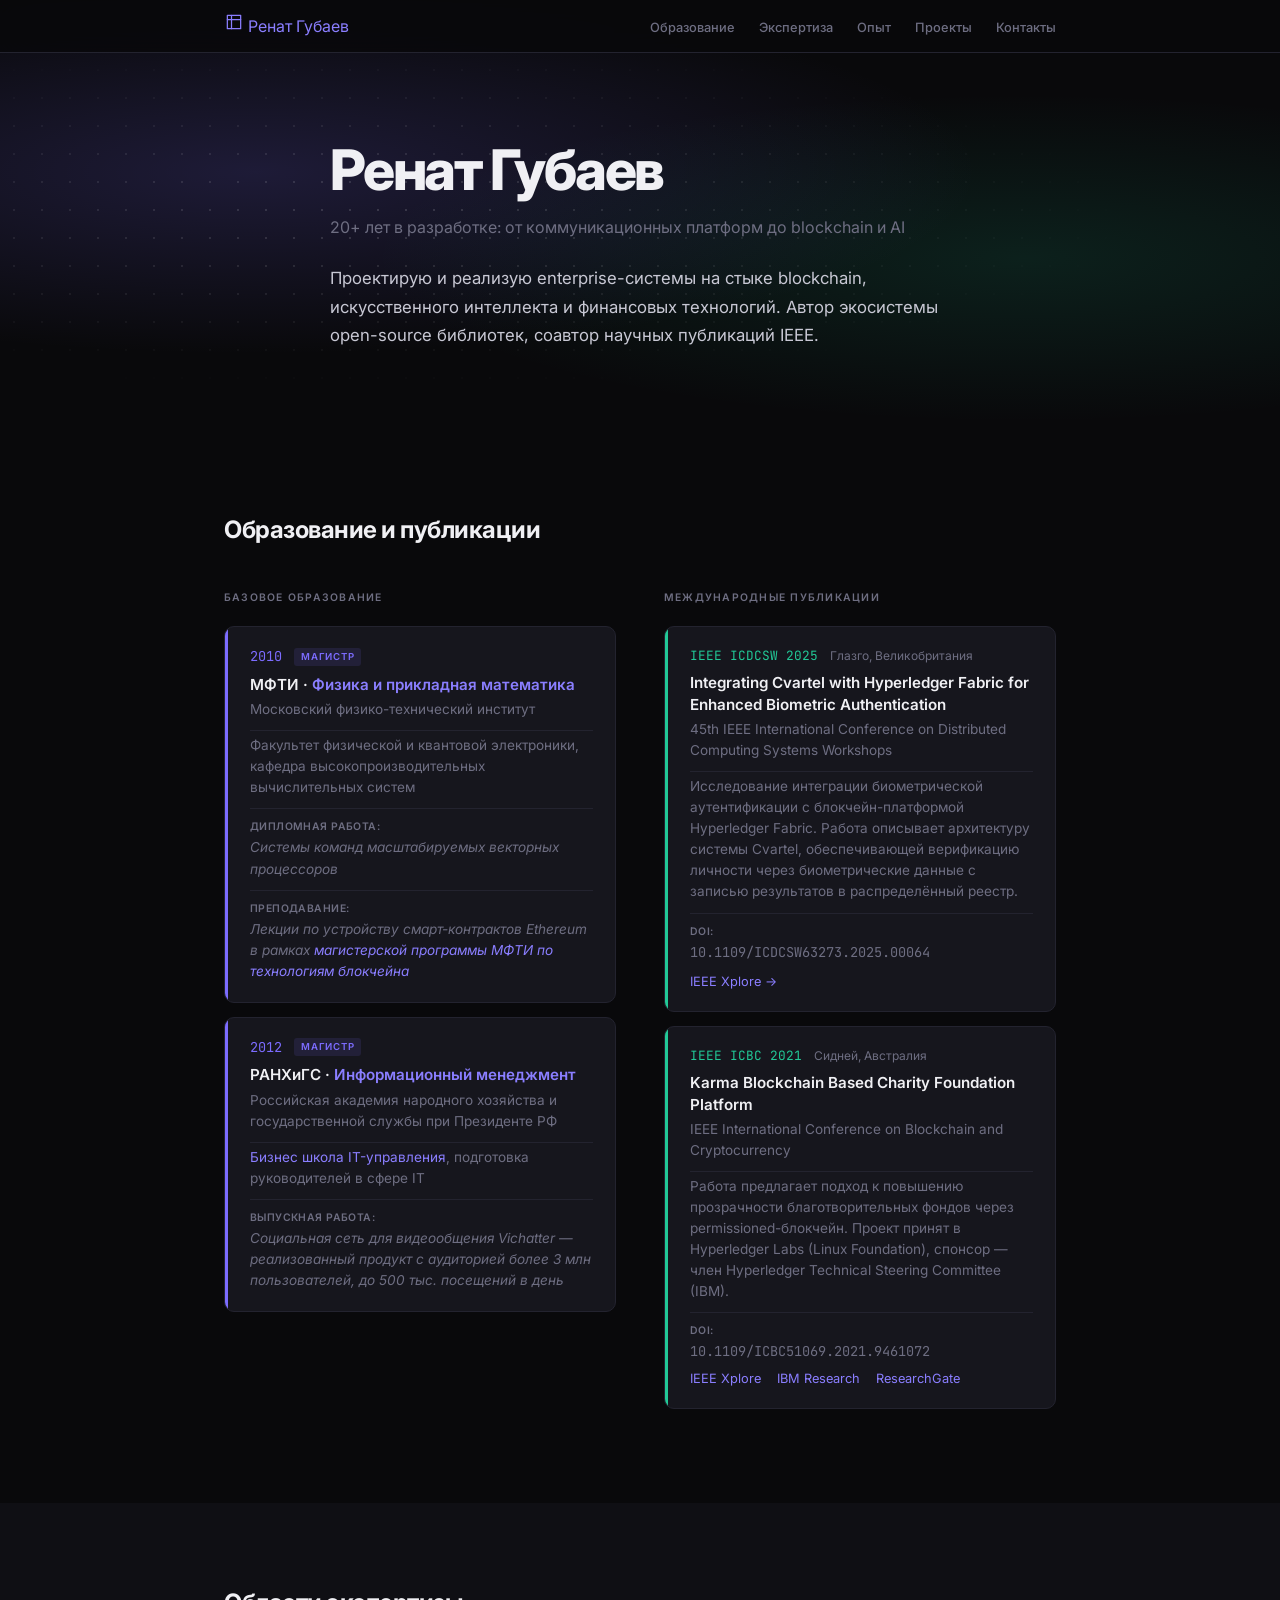
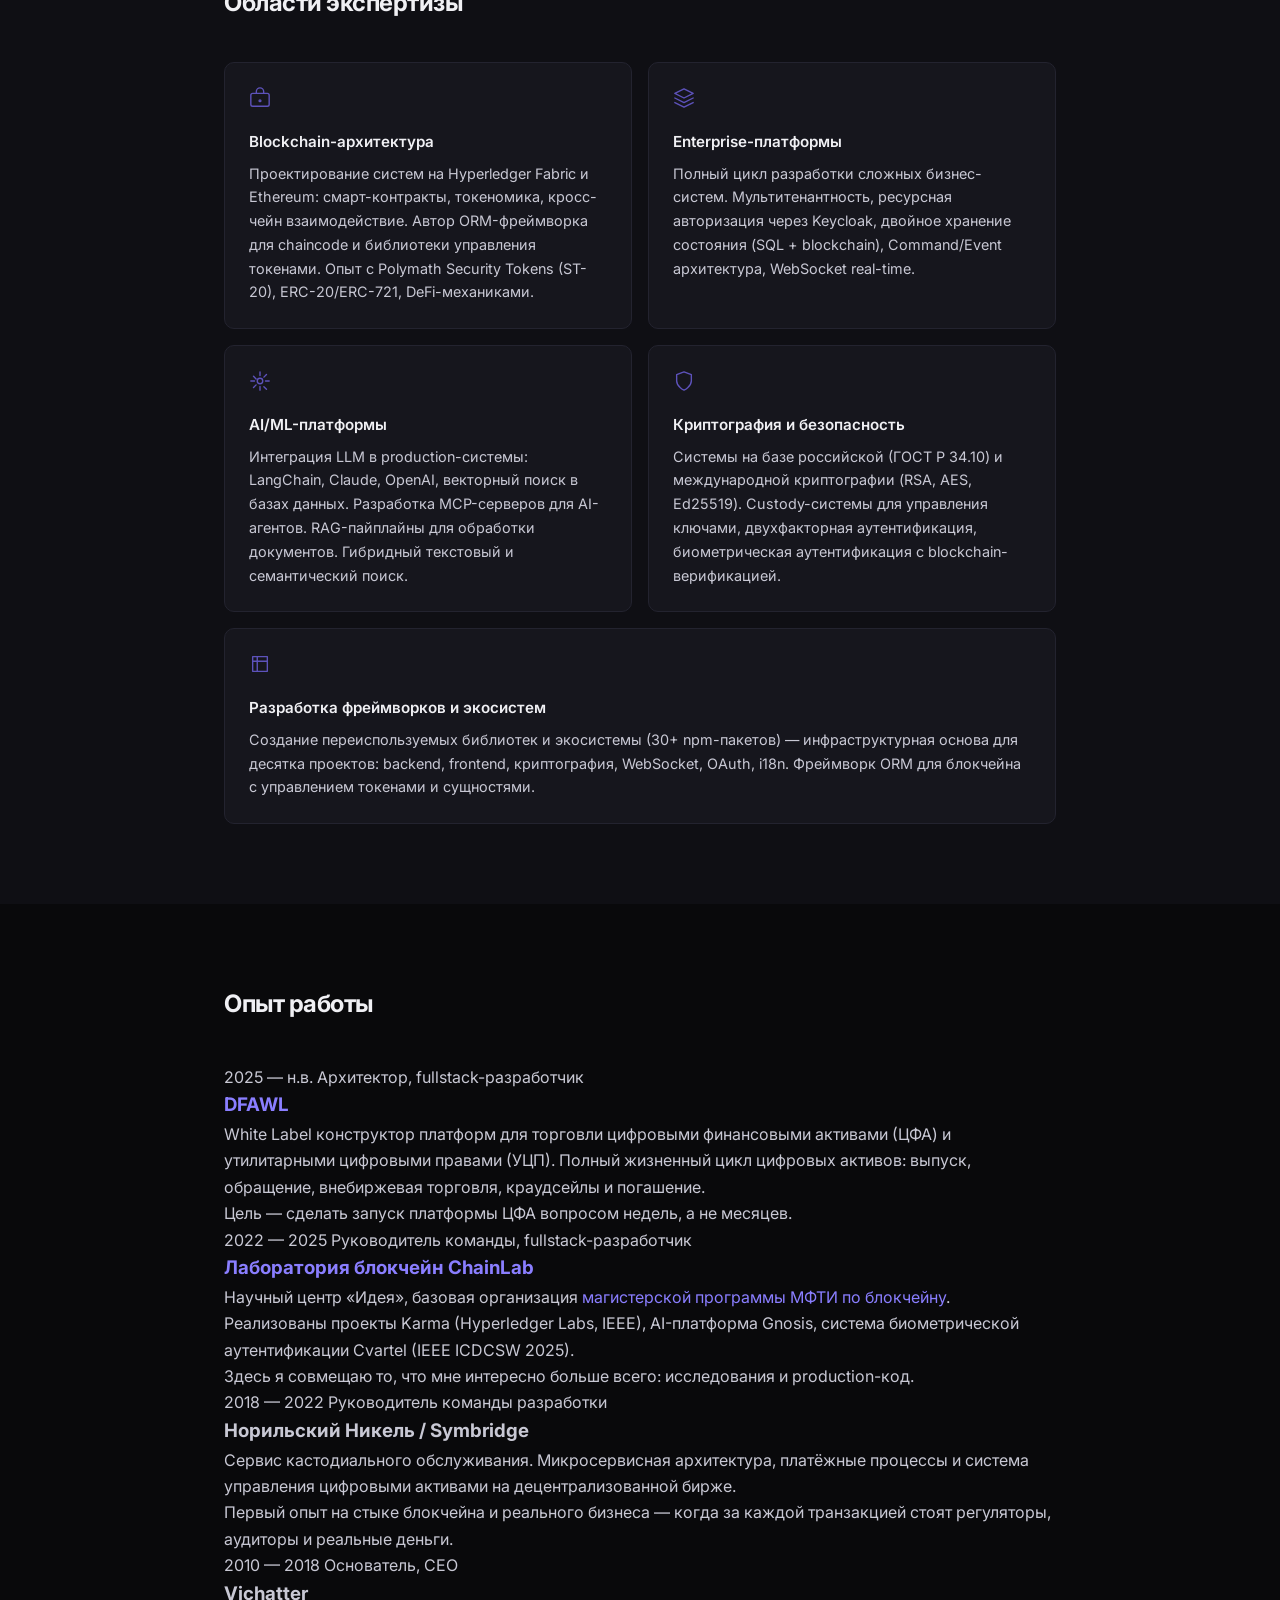
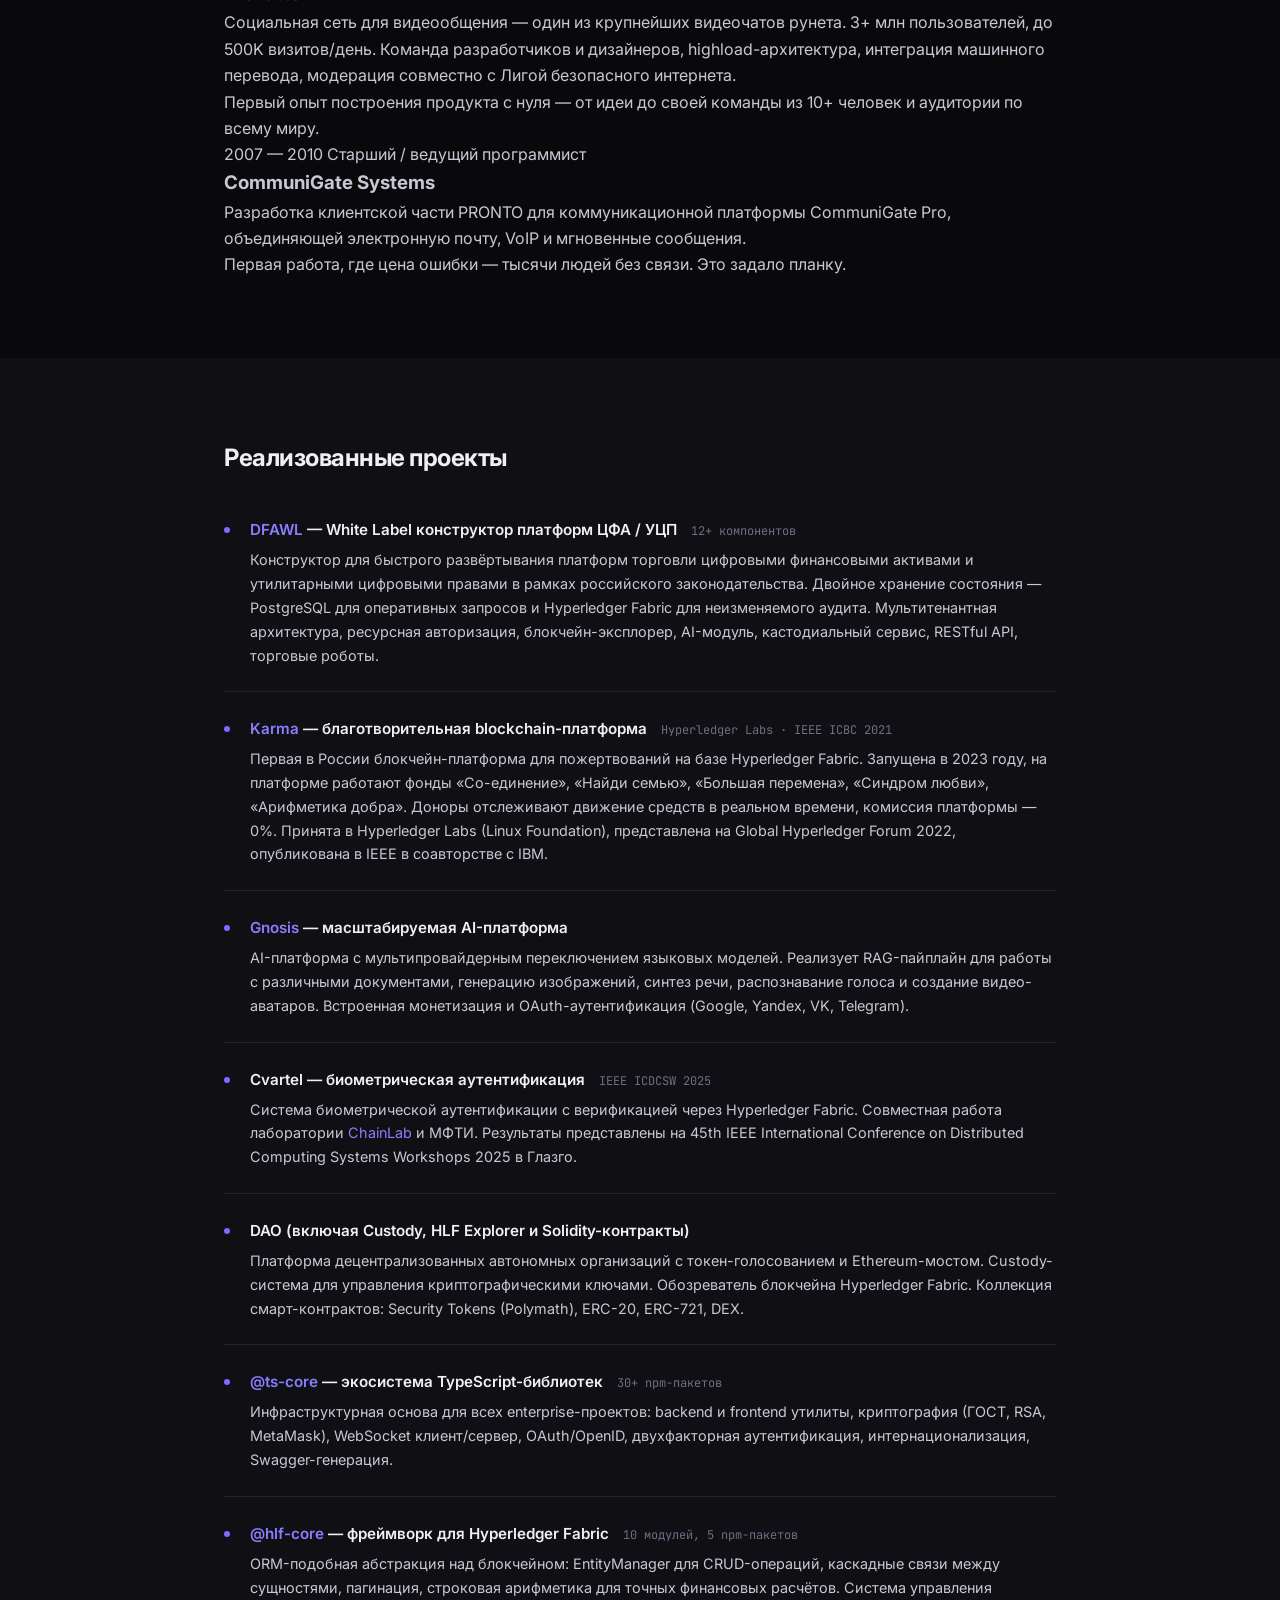
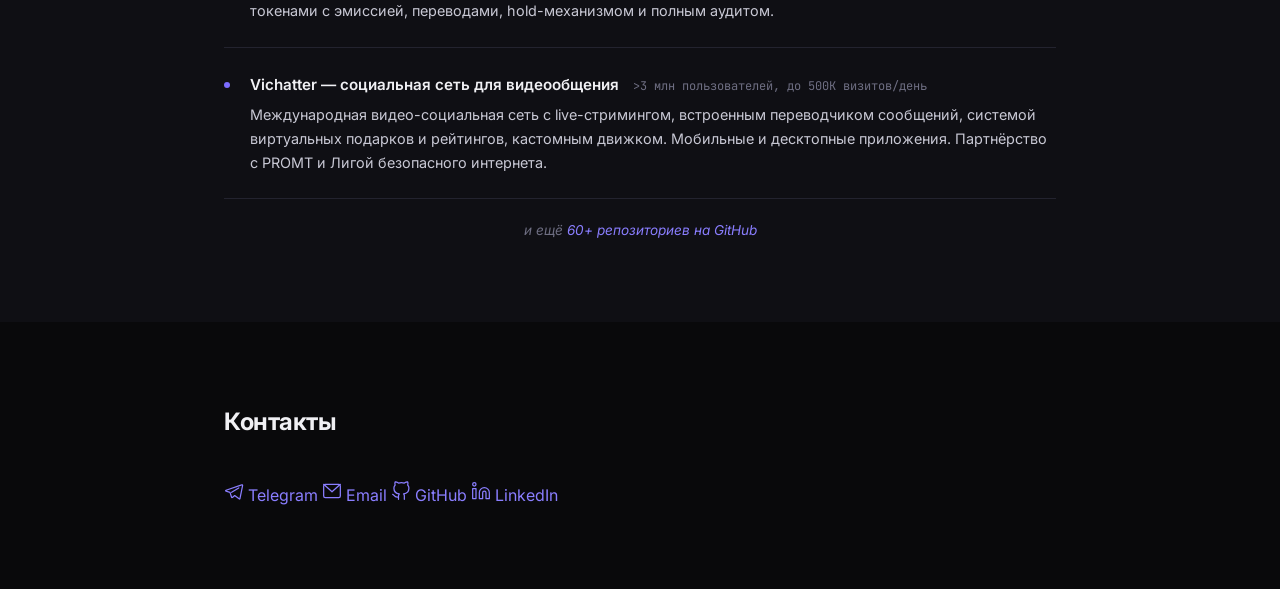
==== index.html @ bd9cb5aa "Добавлен метатег Google Search Console для верификации Co-Authored-By: Claude Opus 4.6 (1M context) " ====
<!doctype html>
<html lang="ru">
  <head>
    <meta charset="UTF-8" />
    <meta name="viewport" content="width=device-width, initial-scale=1.0" />
    <title>Ренат Губаев - fullstack-разработчик, blockchain-архитектор</title>
    <meta
      name="description"
      content="Ренат Губаев - fullstack-разработчик, blockchain-архитектор. МФТИ, РАНХиГС, публикации IEEE, open-source библиотеки."
    />

    <meta name="google-site-verification" content="nejTlyol4ntgnsvWBmmOYXZHYfpRieYmGeverqvincs" />

    <!-- Open Graph -->
    <meta property="og:type" content="website" />
    <meta property="og:title" content="Ренат Губаев - fullstack-разработчик, blockchain-архитектор" />
    <meta property="og:description" content="20+ лет в разработке: enterprise-системы на стыке blockchain, AI и финтеха. МФТИ, РАНХиГС, 2 публикации IEEE, 30+ npm-пакетов." />
    <meta property="og:locale" content="ru_RU" />

    <!-- Favicon -->
    <link rel="icon" href="data:image/svg+xml,%3Csvg xmlns='http://www.w3.org/2000/svg' viewBox='0 0 100 100'%3E%3Crect width='100' height='100' rx='16' fill='%237c6cff'/%3E%3Ctext x='50' y='54' font-family='system-ui,sans-serif' font-size='42' font-weight='700' fill='white' text-anchor='middle' dominant-baseline='central'%3E%D0%A0%D0%93%3C/text%3E%3C/svg%3E" />

    <link rel="preconnect" href="https://fonts.googleapis.com" />
    <link rel="preconnect" href="https://fonts.gstatic.com" crossorigin />
    <link rel="preload" href="style.css" as="style" />
    <link rel="stylesheet" href="style.css" />
    <link
      href="https://fonts.googleapis.com/css2?family=Inter:wght@300;400;500;600;700;800&family=JetBrains+Mono:wght@400;500&display=swap"
      rel="stylesheet"
      media="print"
      onload="this.media='all'"
    />
    <noscript><link href="https://fonts.googleapis.com/css2?family=Inter:wght@300;400;500;600;700;800&family=JetBrains+Mono:wght@400;500&display=swap" rel="stylesheet" /></noscript>

    <!-- JSON-LD -->
    <script type="application/ld+json">
    {
      "@context": "https://schema.org",
      "@type": "Person",
      "name": "Ренат Губаев",
      "jobTitle": "Fullstack-разработчик, blockchain-архитектор",
      "url": "https://renatgubaev.ru",
      "sameAs": [
        "https://github.com/ManhattanDoctor",
        "https://ru.linkedin.com/in/renat-gubaev-a50349154",
        "https://t.me/renatgubaev",
        "https://www.npmjs.com/~renatg"
      ],
      "alumniOf": [
        {
          "@type": "CollegeOrUniversity",
          "name": "МФТИ (Московский физико-технический институт)"
        },
        {
          "@type": "CollegeOrUniversity",
          "name": "РАНХиГС (Бизнес школа IT-управления)"
        }
      ],
      "knowsAbout": ["Blockchain", "Hyperledger Fabric", "Ethereum", "TypeScript", "AI/ML", "Cryptography"],
      "description": "20+ лет в разработке: enterprise-системы на стыке blockchain, AI и финтеха. Автор 30+ npm-пакетов, соавтор 2 публикаций IEEE."
    }
    </script>
  </head>
  <body>
    <nav class="nav" id="nav" aria-label="Главная навигация">
      <div class="nav__container">
        <a href="#top" class="nav__brand" title="Ренат Губаев">
          <svg class="nav__icon" viewBox="0 0 24 24" width="20" height="20" fill="none" stroke="currentColor" stroke-width="1.5" stroke-linecap="round" stroke-linejoin="round">
            <path d="M4 4h16v16H4z"/>
            <path d="M4 9h16"/>
            <path d="M9 4v16"/>
          </svg>
          <span>Ренат Губаев</span>
        </a>
        <button class="nav__toggle" id="navToggle" aria-label="Открыть меню" aria-expanded="false">
          <span></span><span></span><span></span>
        </button>
        <ul class="nav__menu" id="navMenu">
          <li><a href="#academic">Образование</a></li>
          <li><a href="#expertise">Экспертиза</a></li>
          <li><a href="#experience">Опыт</a></li>
          <li><a href="#projects">Проекты</a></li>
          <li><a href="#contact">Контакты</a></li>
        </ul>
      </div>
    </nav>

    <main>
    <!-- Header -->
    <header class="header" id="top">
      <div class="header__bg"></div>
      <div class="container">
        <div class="header__content fade-in">
          <h1>Ренат Губаев</h1>
          <p class="header__role">
            20+ лет в разработке: от коммуникационных платформ до blockchain и
            AI
          </p>
          <p class="header__summary">
            Проектирую и реализую enterprise-системы на стыке blockchain,
            искусственного интеллекта и финансовых технологий. Автор экосистемы
            open-source библиотек, соавтор научных публикаций IEEE.
          </p>
        </div>
      </div>
    </header>

    <!-- Education & Publications -->
    <section class="section" id="academic" aria-label="Образование и публикации">
      <div class="container">
        <h2 class="section__title">Образование и публикации</h2>
        <div class="two-col fade-in">
          <div>
            <h3 class="label">Базовое образование</h3>

            <div class="card">
              <div class="card__accent"></div>
              <div class="card__body">
                <div class="card__top">
                  <span class="card__year">2010</span>
                  <span class="card__degree">Магистр</span>
                </div>
                <h4>
                  МФТИ &middot;
                  <a
                    href="https://ru.wikipedia.org/wiki/Московский_физико-технический_институт#факультет_физической_и_квантовой_электроники_(ФФКЭ)"
                    target="_blank"
                    rel="noopener"
                    >Физика и прикладная математика</a
                  >
                </h4>
                <p class="card__sub card__sub--divider">
                  Московский физико-технический институт
                </p>
                <p class="card__sub">
                  Факультет физической и квантовой электроники, кафедра
                  высокопроизводительных вычислительных систем
                </p>
                <p class="card__thesis">
                  <span class="card__thesis-label">Дипломная работа:</span>
                  Системы команд масштабируемых векторных процессоров
                </p>
                <p class="card__thesis">
                  <span class="card__thesis-label">Преподавание:</span> Лекции
                  по устройству смарт-контрактов Ethereum в рамках
                  <a
                    href="https://blockchain.mipt.ru"
                    target="_blank"
                    rel="noopener"
                    >магистерской программы МФТИ по технологиям блокчейна</a
                  >
                </p>
              </div>
            </div>

            <div class="card">
              <div class="card__accent"></div>
              <div class="card__body">
                <div class="card__top">
                  <span class="card__year">2012</span>
                  <span class="card__degree">Магистр</span>
                </div>
                <h4>
                  РАНХиГС &middot;
                  <a
                    href="https://mbacio.ru/msc-it"
                    target="_blank"
                    rel="noopener"
                    >Информационный менеджмент</a
                  >
                </h4>
                <p class="card__sub card__sub--divider">
                  Российская академия народного хозяйства и государственной
                  службы при Президенте РФ
                </p>
                <p class="card__sub">
                  <a href="https://mbacio.ru" target="_blank" rel="noopener"
                    >Бизнес школа IT-управления</a
                  >, подготовка руководителей в сфере IT
                </p>
                <p class="card__thesis">
                  <span class="card__thesis-label">Выпускная работа:</span>
                  Социальная сеть для видеообщения Vichatter&nbsp;&mdash;
                  реализованный продукт с аудиторией более 3&nbsp;млн
                  пользователей, до 500&nbsp;тыс. посещений в день
                </p>
              </div>
            </div>
          </div>

          <div>
            <h3 class="label">Международные публикации</h3>

            <div class="card">
              <div class="card__accent card__accent--pub"></div>
              <div class="card__body">
                <div class="card__top">
                  <span class="card__venue">IEEE ICDCSW 2025</span>
                  <span class="card__location">Глазго, Великобритания</span>
                </div>
                <h4>
                  Integrating Cvartel with Hyperledger Fabric for Enhanced
                  Biometric Authentication
                </h4>
                <p class="card__sub card__sub--divider">
                  45th IEEE International Conference on Distributed Computing
                  Systems Workshops
                </p>
                <p class="card__sub">
                  Исследование интеграции биометрической аутентификации с
                  блокчейн-платформой Hyperledger Fabric. Работа описывает
                  архитектуру системы Cvartel, обеспечивающей верификацию
                  личности через биометрические данные с записью результатов в
                  распределённый реестр.
                </p>
                <p class="card__thesis">
                  <span class="card__thesis-label">DOI:</span>
                  <span style="font-family: var(--mono); font-style: normal"
                    >10.1109/ICDCSW63273.2025.00064</span
                  >
                </p>
                <a
                  href="https://ieeexplore.ieee.org/document/11262628"
                  class="card__link"
                  target="_blank"
                  rel="noopener"
                  >IEEE Xplore &rarr;</a
                >
              </div>
            </div>

            <div class="card">
              <div class="card__accent card__accent--pub"></div>
              <div class="card__body">
                <div class="card__top">
                  <span class="card__venue">IEEE ICBC 2021</span>
                  <span class="card__location">Сидней, Австралия</span>
                </div>
                <h4>Karma Blockchain Based Charity Foundation Platform</h4>
                <p class="card__sub card__sub--divider">
                  IEEE International Conference on Blockchain and Cryptocurrency
                </p>
                <p class="card__sub">
                  Работа предлагает подход к повышению прозрачности
                  благотворительных фондов через permissioned-блокчейн. Проект
                  принят в Hyperledger Labs (Linux Foundation),
                  спонсор&nbsp;&mdash; член Hyperledger Technical Steering
                  Committee (IBM).
                </p>
                <p class="card__thesis">
                  <span class="card__thesis-label">DOI:</span>
                  <span style="font-family: var(--mono); font-style: normal"
                    >10.1109/ICBC51069.2021.9461072</span
                  >
                </p>
                <div class="card__links">
                  <a
                    href="https://ieeexplore.ieee.org/document/9461072/"
                    target="_blank"
                    rel="noopener"
                    >IEEE Xplore</a
                  >
                  <a
                    href="https://research.ibm.com/publications/karma-blockchain-based-charity-foundation-platform"
                    target="_blank"
                    rel="noopener"
                    >IBM Research</a
                  >
                  <a
                    href="https://www.researchgate.net/publication/352724815"
                    target="_blank"
                    rel="noopener"
                    >ResearchGate</a
                  >
                </div>
              </div>
            </div>
          </div>
        </div>
      </div>
    </section>

    <!-- Expertise -->
    <section class="section section--alt" id="expertise" aria-label="Области экспертизы">
      <div class="container">
        <h2 class="section__title">Области экспертизы</h2>

        <div class="expertise__grid fade-in">
          <div class="exp-card">
            <svg
              class="exp-card__icon"
              viewBox="0 0 24 24"
              width="22"
              height="22"
              fill="none"
              stroke="currentColor"
              stroke-width="1.5"
              stroke-linecap="round"
              stroke-linejoin="round"
            >
              <rect x="2" y="7" width="20" height="14" rx="2" />
              <path d="M16 7V5a4 4 0 00-8 0v2" />
              <circle cx="12" cy="15" r="1" />
            </svg>
            <h3>Blockchain-архитектура</h3>
            <p>
              Проектирование систем на Hyperledger Fabric и Ethereum:
              смарт-контракты, токеномика, кросс-чейн взаимодействие. Автор
              ORM-фреймворка для chaincode и библиотеки управления токенами.
              Опыт с Polymath Security Tokens (ST-20), ERC-20/ERC-721,
              DeFi-механиками.
            </p>
          </div>

          <div class="exp-card">
            <svg
              class="exp-card__icon"
              viewBox="0 0 24 24"
              width="22"
              height="22"
              fill="none"
              stroke="currentColor"
              stroke-width="1.5"
              stroke-linecap="round"
              stroke-linejoin="round"
            >
              <path d="M12 2L2 7l10 5 10-5-10-5z" />
              <path d="M2 17l10 5 10-5" />
              <path d="M2 12l10 5 10-5" />
            </svg>
            <h3>Enterprise-платформы</h3>
            <p>
              Полный цикл разработки сложных бизнес-систем. Мультитенантность,
              ресурсная авторизация через Keycloak, двойное хранение состояния
              (SQL&nbsp;+&nbsp;blockchain), Command/Event архитектура, WebSocket
              real-time.
            </p>
          </div>

          <div class="exp-card">
            <svg
              class="exp-card__icon"
              viewBox="0 0 24 24"
              width="22"
              height="22"
              fill="none"
              stroke="currentColor"
              stroke-width="1.5"
              stroke-linecap="round"
              stroke-linejoin="round"
            >
              <circle cx="12" cy="12" r="3" />
              <path
                d="M12 2v4m0 12v4m-7.07-15.07l2.83 2.83m8.48 8.48l2.83 2.83M2 12h4m12 0h4M4.93 19.07l2.83-2.83m8.48-8.48l2.83-2.83"
              />
            </svg>
            <h3>AI/ML-платформы</h3>
            <p>
              Интеграция LLM в production-системы: LangChain, Claude, OpenAI,
              векторный поиск в базах данных. Разработка MCP-серверов для
              AI-агентов. RAG-пайплайны для обработки документов. Гибридный
              текстовый и семантический поиск.
            </p>
          </div>

          <div class="exp-card">
            <svg
              class="exp-card__icon"
              viewBox="0 0 24 24"
              width="22"
              height="22"
              fill="none"
              stroke="currentColor"
              stroke-width="1.5"
              stroke-linecap="round"
              stroke-linejoin="round"
            >
              <path d="M12 22s8-4 8-10V5l-8-3-8 3v7c0 6 8 10 8 10z" />
            </svg>
            <h3>Криптография и безопасность</h3>
            <p>
              Системы на базе российской (ГОСТ&nbsp;Р&nbsp;34.10) и
              международной криптографии (RSA, AES, Ed25519). Custody-системы
              для управления ключами, двухфакторная аутентификация,
              биометрическая аутентификация с blockchain-верификацией.
            </p>
          </div>

          <div class="exp-card">
            <svg
              class="exp-card__icon"
              viewBox="0 0 24 24"
              width="22"
              height="22"
              fill="none"
              stroke="currentColor"
              stroke-width="1.5"
              stroke-linecap="round"
              stroke-linejoin="round"
            >
              <path d="M4 4h16v16H4z" />
              <path d="M4 9h16" />
              <path d="M9 4v16" />
            </svg>
            <h3>Разработка фреймворков и экосистем</h3>
            <p>
              Создание переиспользуемых библиотек и экосистемы (30+
              npm-пакетов)&nbsp;&mdash; инфраструктурная основа для десятка
              проектов: backend, frontend, криптография, WebSocket, OAuth, i18n.
              Фреймворк ORM для блокчейна с управлением токенами и сущностями.
            </p>
          </div>
        </div>
      </div>
    </section>

    <!-- Experience -->
    <section class="section" id="experience" aria-label="Опыт работы">
      <div class="container">
        <h2 class="section__title">Опыт работы</h2>

        <div class="timeline fade-in">
          <div class="timeline__item">
            <div class="timeline__dot"></div>
            <div class="timeline__card">
              <div class="timeline__head">
                <span class="timeline__period">2025 &mdash; н.в.</span>
                <span class="timeline__role">Архитектор, fullstack-разработчик</span>
              </div>
              <h3><a href="https://dfawl.ru" target="_blank" rel="noopener">DFAWL</a></h3>
              <p>
                White Label конструктор платформ для торговли цифровыми финансовыми
                активами (ЦФА) и утилитарными цифровыми правами (УЦП). Полный жизненный
                цикл цифровых активов: выпуск, обращение, внебиржевая торговля, краудсейлы
                и погашение.
              </p>
              <p class="timeline__voice">Цель&nbsp;&mdash; сделать запуск платформы ЦФА вопросом недель, а не месяцев.</p>
            </div>
          </div>

          <div class="timeline__item">
            <div class="timeline__dot"></div>
            <div class="timeline__card">
              <div class="timeline__head">
                <span class="timeline__period">2022 &mdash; 2025</span>
                <span class="timeline__role">Руководитель команды, fullstack-разработчик</span>
              </div>
              <h3><a href="https://chainlab.ru" target="_blank" rel="noopener">Лаборатория блокчейн ChainLab</a></h3>
              <p>
                Научный центр &laquo;Идея&raquo;, базовая организация
                <a href="https://blockchain.mipt.ru" target="_blank" rel="noopener">магистерской программы МФТИ по блокчейну</a>.
                Реализованы проекты Karma (Hyperledger Labs, IEEE), AI-платформа
                Gnosis, система биометрической аутентификации Cvartel (IEEE ICDCSW 2025).
              </p>
              <p class="timeline__voice">Здесь я совмещаю то, что мне интересно больше всего: исследования и production-код.</p>
            </div>
          </div>

          <div class="timeline__item">
            <div class="timeline__dot"></div>
            <div class="timeline__card">
              <div class="timeline__head">
                <span class="timeline__period">2018 &mdash; 2022</span>
                <span class="timeline__role">Руководитель команды разработки</span>
              </div>
              <h3>Норильский Никель / Symbridge</h3>
              <p>
                Сервис кастодиального обслуживания. Микросервисная архитектура,
                платёжные процессы и система управления цифровыми активами на
                децентрализованной бирже.
              </p>
              <p class="timeline__voice">Первый опыт на стыке блокчейна и реального бизнеса&nbsp;&mdash; когда за каждой транзакцией стоят регуляторы, аудиторы и реальные деньги.</p>
            </div>
          </div>

          <div class="timeline__item">
            <div class="timeline__dot"></div>
            <div class="timeline__card">
              <div class="timeline__head">
                <span class="timeline__period">2010 &mdash; 2018</span>
                <span class="timeline__role">Основатель, CEO</span>
              </div>
              <h3>Vichatter</h3>
              <p>
                Социальная сеть для видеообщения&nbsp;&mdash; один из крупнейших
                видеочатов рунета. 3+ млн пользователей, до 500K визитов/день.
                Команда разработчиков и дизайнеров, highload-архитектура, интеграция
                машинного перевода, модерация совместно с Лигой безопасного интернета.
              </p>
              <p class="timeline__voice">Первый опыт построения продукта с нуля&nbsp;&mdash; от идеи до своей команды из 10+ человек и аудитории по всему миру.</p>
            </div>
          </div>

          <div class="timeline__item">
            <div class="timeline__dot"></div>
            <div class="timeline__card">
              <div class="timeline__head">
                <span class="timeline__period">2007 &mdash; 2010</span>
                <span class="timeline__role">Старший / ведущий программист</span>
              </div>
              <h3>CommuniGate Systems</h3>
              <p>
                Разработка клиентской части PRONTO для коммуникационной платформы
                CommuniGate Pro, объединяющей электронную почту, VoIP и мгновенные
                сообщения.
              </p>
              <p class="timeline__voice">Первая работа, где цена ошибки&nbsp;&mdash; тысячи людей без связи. Это задало планку.</p>
            </div>
          </div>
        </div>
      </div>
    </section>

    <!-- Projects -->
    <section class="section section--alt" id="projects" aria-label="Реализованные проекты">
      <div class="container">
        <h2 class="section__title">Реализованные проекты</h2>

        <div class="projects__list fade-in">
          <article class="project">
            <div class="project__marker"></div>
            <div class="project__body">
              <div class="project__head">
                <h3>
                  <a href="https://dfawl.ru" target="_blank" rel="noopener"
                    >DFAWL</a
                  >&nbsp;&mdash; White Label конструктор платформ ЦФА / УЦП
                </h3>
                <span class="project__scale">12+ компонентов</span>
              </div>
              <p>
                Конструктор для быстрого развёртывания платформ торговли
                цифровыми финансовыми активами и утилитарными цифровыми правами
                в рамках российского законодательства. Двойное хранение
                состояния&nbsp;&mdash; PostgreSQL для оперативных запросов и
                Hyperledger Fabric для неизменяемого аудита. Мультитенантная
                архитектура, ресурсная авторизация, блокчейн-эксплорер,
                AI-модуль, кастодиальный сервис, RESTful API, торговые роботы.
              </p>
            </div>
          </article>

          <article class="project">
            <div class="project__marker"></div>
            <div class="project__body">
              <div class="project__head">
                <h3>
                  <a
                    href="https://karma.chainlab.ru"
                    target="_blank"
                    rel="noopener"
                    >Karma</a
                  >&nbsp;&mdash; благотворительная blockchain-платформа
                </h3>
                <span class="project__scale"
                  >Hyperledger Labs &middot; IEEE ICBC 2021</span
                >
              </div>
              <p>
                Первая в России блокчейн-платформа для пожертвований на базе
                Hyperledger Fabric. Запущена в 2023 году, на платформе работают
                фонды &laquo;Со-единение&raquo;, &laquo;Найди семью&raquo;,
                &laquo;Большая перемена&raquo;, &laquo;Синдром любви&raquo;,
                &laquo;Арифметика добра&raquo;. Доноры отслеживают движение
                средств в реальном времени, комиссия платформы&nbsp;&mdash; 0%.
                Принята в Hyperledger Labs (Linux Foundation), представлена на
                Global Hyperledger Forum 2022, опубликована в IEEE в соавторстве
                с IBM.
              </p>
            </div>
          </article>

          <article class="project">
            <div class="project__marker"></div>
            <div class="project__body">
              <div class="project__head">
                <h3>
                  <a
                    href="https://landing.gnosisai.ru"
                    target="_blank"
                    rel="noopener"
                    >Gnosis</a
                  >&nbsp;&mdash; масштабируемая AI-платформа
                </h3>
              </div>
              <p>
                AI-платформа с мультипровайдерным переключением языковых
                моделей. Реализует RAG-пайплайн для работы с различными
                документами, генерацию изображений, синтез речи, распознавание
                голоса и создание видео-аватаров. Встроенная монетизация и
                OAuth-аутентификация (Google, Yandex, VK, Telegram).
              </p>
            </div>
          </article>

          <article class="project">
            <div class="project__marker"></div>
            <div class="project__body">
              <div class="project__head">
                <h3>Cvartel&nbsp;&mdash; биометрическая аутентификация</h3>
                <span class="project__scale">IEEE ICDCSW 2025</span>
              </div>
              <p>
                Система биометрической аутентификации с верификацией через
                Hyperledger Fabric. Совместная работа лаборатории
                <a href="https://chainlab.ru" target="_blank" rel="noopener"
                  >ChainLab</a
                >
                и МФТИ. Результаты представлены на 45th IEEE International
                Conference on Distributed Computing Systems Workshops 2025 в
                Глазго.
              </p>
            </div>
          </article>

          <article class="project">
            <div class="project__marker"></div>
            <div class="project__body">
              <div class="project__head">
                <h3>
                  DAO (включая Custody, HLF Explorer и Solidity-контракты)
                </h3>
              </div>
              <p>
                Платформа децентрализованных автономных организаций с
                токен-голосованием и Ethereum-мостом. Custody-система для
                управления криптографическими ключами. Обозреватель блокчейна
                Hyperledger Fabric. Коллекция смарт-контрактов: Security Tokens
                (Polymath), ERC-20, ERC-721, DEX.
              </p>
            </div>
          </article>

          <article class="project">
            <div class="project__marker"></div>
            <div class="project__body">
              <div class="project__head">
                <h3>
                  <a
                    href="https://www.npmjs.com/settings/ts-core/packages"
                    target="_blank"
                    rel="noopener"
                    >@ts-core</a
                  >&nbsp;&mdash; экосистема TypeScript-библиотек
                </h3>
                <span class="project__scale">30+ npm-пакетов</span>
              </div>
              <p>
                Инфраструктурная основа для всех enterprise-проектов: backend и
                frontend утилиты, криптография (ГОСТ, RSA, MetaMask), WebSocket
                клиент/сервер, OAuth/OpenID, двухфакторная аутентификация,
                интернационализация, Swagger-генерация.
              </p>
            </div>
          </article>

          <article class="project">
            <div class="project__marker"></div>
            <div class="project__body">
              <div class="project__head">
                <h3>
                  <a
                    href="https://www.npmjs.com/settings/hlf-core/packages"
                    target="_blank"
                    rel="noopener"
                    >@hlf-core</a
                  >&nbsp;&mdash; фреймворк для Hyperledger Fabric
                </h3>
                <span class="project__scale">10 модулей, 5 npm-пакетов</span>
              </div>
              <p>
                ORM-подобная абстракция над блокчейном: EntityManager для
                CRUD-операций, каскадные связи между сущностями, пагинация,
                строковая арифметика для точных финансовых расчётов. Система
                управления токенами с эмиссией, переводами, hold-механизмом и
                полным аудитом.
              </p>
            </div>
          </article>

          <article class="project">
            <div class="project__marker"></div>
            <div class="project__body">
              <div class="project__head">
                <h3>Vichatter&nbsp;&mdash; социальная сеть для видеообщения</h3>
                <span class="project__scale"
                  >>3 млн пользователей, до 500K визитов/день</span
                >
              </div>
              <p>
                Международная видео-социальная сеть с live-стримингом,
                встроенным переводчиком сообщений, системой виртуальных подарков
                и рейтингов, кастомным движком. Мобильные и десктопные
                приложения. Партнёрство с PROMT и Лигой безопасного интернета.
              </p>
            </div>
          </article>

          <p class="projects__more">и ещё <a href="https://github.com/ManhattanDoctor" target="_blank" rel="noopener">60+ репозиториев на GitHub</a></p>
        </div>
      </div>
    </section>

    <!-- Contact -->
    <section class="section" id="contact" aria-label="Контакты">
      <div class="container">
        <h2 class="section__title section__title--center">Контакты</h2>
        <div class="contact-links fade-in">
          <a href="https://t.me/renatgubaev" class="contact-link contact-link--primary" target="_blank" rel="noopener">
            <svg viewBox="0 0 24 24" width="20" height="20" fill="none" stroke="currentColor" stroke-width="1.5" stroke-linecap="round" stroke-linejoin="round">
              <path d="M21.2 4.6L2.4 11.1c-.7.3-.7.8 0 1l4.8 1.5 1.9 5.9c.2.5.7.5 1 .2l2.7-2.2 5.3 3.9c.5.4 1 .2 1.1-.5L22.3 5.6c.2-.8-.4-1.3-1.1-1z"/>
              <path d="M9.2 13.6l8.5-5.3"/>
            </svg>
            <span>Telegram</span>
          </a>
          <a href="mailto:renat.gubaev@gmail.com" class="contact-link">
            <svg viewBox="0 0 24 24" width="20" height="20" fill="none" stroke="currentColor" stroke-width="1.5" stroke-linecap="round" stroke-linejoin="round">
              <rect x="2" y="4" width="20" height="16" rx="2"/>
              <path d="M22 4L12 13 2 4"/>
            </svg>
            <span>Email</span>
          </a>
          <a href="https://github.com/ManhattanDoctor" class="contact-link" target="_blank" rel="noopener">
            <svg viewBox="0 0 24 24" width="20" height="20" fill="none" stroke="currentColor" stroke-width="1.5" stroke-linecap="round" stroke-linejoin="round">
              <path d="M9 19c-5 1.5-5-2.5-7-3m14 6v-3.87a3.37 3.37 0 00-.94-2.61c3.14-.35 6.44-1.54 6.44-7A5.44 5.44 0 0020 4.77 5.07 5.07 0 0019.91 1S18.73.65 16 2.48a13.38 13.38 0 00-7 0C6.27.65 5.09 1 5.09 1A5.07 5.07 0 005 4.77a5.44 5.44 0 00-1.5 3.78c0 5.42 3.3 6.61 6.44 7A3.37 3.37 0 009 18.13V22"/>
            </svg>
            <span>GitHub</span>
          </a>
          <a href="https://ru.linkedin.com/in/renat-gubaev-a50349154" class="contact-link" target="_blank" rel="noopener">
            <svg viewBox="0 0 24 24" width="20" height="20" fill="none" stroke="currentColor" stroke-width="1.5" stroke-linecap="round" stroke-linejoin="round">
              <path d="M16 8a6 6 0 016 6v7h-4v-7a2 2 0 00-4 0v7h-4v-7a6 6 0 016-6z"/>
              <rect x="2" y="9" width="4" height="12"/>
              <circle cx="4" cy="4" r="2"/>
            </svg>
            <span>LinkedIn</span>
          </a>
        </div>
      </div>
    </section>
    </main>


    <script src="script.js"></script>
  </body>
</html>
---- style.css ----
/* ============================================
   Ренат Губаев — тёмная тема, спокойный тон
   ============================================ */

:root {
  --bg: #09090b;
  --bg-alt: #0f0f14;
  --surface: #16161d;
  --border: #23232f;
  --border-hover: #3a3a50;
  --text: #c8c8d4;
  --text-dim: #6e6e82;
  --text-bright: #f0f0f4;
  --accent: #7c6cff;
  --accent-green: #22c997;
  --accent-glow: rgba(124, 108, 255, 0.12);
  --green-glow: rgba(34, 201, 151, 0.12);
  --link: #8a7eff;
  --radius: 10px;
  --transition: 0.2s ease;
  --font: 'Inter', -apple-system, BlinkMacSystemFont, sans-serif;
  --mono: 'JetBrains Mono', 'Fira Code', monospace;
  --max-w: 880px;
}

*, *::before, *::after { box-sizing: border-box; margin: 0; padding: 0; }
html { scroll-behavior: smooth; }

body {
  font-family: var(--font);
  background: var(--bg);
  color: var(--text);
  line-height: 1.65;
  -webkit-font-smoothing: antialiased;
}

::selection { background: var(--accent); color: #fff; }

.container {
  max-width: var(--max-w);
  margin: 0 auto;
  padding: 0 24px;
}

a { color: var(--link); text-decoration: none; }
a:hover { text-decoration: underline; }

/* ---- Nav ---- */

.nav {
  position: fixed;
  top: 0; left: 0; right: 0;
  z-index: 100;
  background: rgba(9, 9, 11, 0.85);
  backdrop-filter: blur(20px);
  border-bottom: 1px solid var(--border);
}

.nav__container {
  max-width: var(--max-w);
  margin: 0 auto;
  padding: 0 24px;
  display: flex;
  align-items: center;
  justify-content: space-between;
  height: 52px;
}

.nav__name {
  font-family: var(--mono);
  font-size: 0.85rem;
  font-weight: 500;
  color: var(--text-dim);
  text-decoration: none;
}
.nav__name:hover { color: var(--text-bright); text-decoration: none; }

.nav__menu {
  display: flex;
  list-style: none;
  gap: 24px;
}

.nav__menu a {
  color: var(--text-dim);
  font-size: 0.8rem;
  font-weight: 500;
  text-decoration: none;
  transition: var(--transition);
}
.nav__menu a:hover { color: var(--text-bright); text-decoration: none; }

.nav__toggle {
  display: none;
  background: none;
  border: none;
  cursor: pointer;
  padding: 8px;
  flex-direction: column;
  gap: 4px;
}
.nav__toggle span {
  display: block; width: 20px; height: 1.5px;
  background: var(--text); transition: var(--transition);
}

/* ---- Header ---- */

.header {
  min-height: auto;
  display: flex;
  align-items: center;
  position: relative;
  overflow: hidden;
  padding: 140px 0 80px;
}

.header__bg {
  position: absolute; inset: 0;
  background:
    radial-gradient(ellipse at 20% 40%, rgba(124, 108, 255, 0.18) 0%, transparent 50%),
    radial-gradient(ellipse at 80% 60%, rgba(34, 201, 151, 0.12) 0%, transparent 45%);
  pointer-events: none;
}

.header__bg::before {
  content: '';
  position: absolute;
  inset: 0;
  background-image: radial-gradient(circle, rgba(255,255,255,0.15) 1px, transparent 1px);
  background-size: 28px 28px;
  opacity: 1;
  mask-image: radial-gradient(ellipse at 30% 50%, black 0%, transparent 60%);
  -webkit-mask-image: radial-gradient(ellipse at 30% 50%, black 0%, transparent 60%);
}

.header__content {
  position: relative;
  z-index: 1;
  max-width: 620px;
}

.header h1 {
  font-size: clamp(2.5rem, 6vw, 3.5rem);
  font-weight: 800;
  color: var(--text-bright);
  letter-spacing: -0.04em;
  line-height: 1.1;
  margin-bottom: 12px;
}

.header__role {
  font-size: 1rem;
  color: var(--text-dim);
  margin-bottom: 24px;
  font-weight: 400;
}

.header__summary {
  font-size: 1.05rem;
  color: var(--text);
  line-height: 1.7;
}

/* ---- Sections ---- */

.section { padding: 80px 0; }
.section--alt { background: var(--bg-alt); }

.section__title {
  font-size: 1.5rem;
  font-weight: 700;
  color: var(--text-bright);
  margin-bottom: 40px;
  letter-spacing: -0.02em;
}

/* ---- Two-column ---- */

.two-col {
  display: grid;
  grid-template-columns: 1fr 1fr;
  gap: 48px;
  align-items: start;
}

/* ---- Labels ---- */

.label {
  font-size: 0.65rem;
  text-transform: uppercase;
  letter-spacing: 0.12em;
  color: var(--text-dim);
  font-weight: 600;
  margin-bottom: 20px;
}

.label--spaced { margin-top: 32px; }

/* ---- Cards ---- */

.card {
  position: relative;
  display: flex;
  background: var(--surface);
  border-radius: var(--radius);
  border: 1px solid var(--border);
  overflow: hidden;
  margin-bottom: 14px;
}

.card--subtle { background: transparent; }

.card__accent {
  width: 3px;
  flex-shrink: 0;
  background: var(--accent);
}
.card__accent--pub { background: var(--accent-green); }
.card__accent--oss { background: var(--text-dim); }

.card__body { padding: 18px 22px; flex: 1; }

.card__top {
  display: flex;
  align-items: center;
  gap: 12px;
  margin-bottom: 6px;
}

.card__year {
  font-family: var(--mono);
  font-size: 0.85rem;
  color: var(--accent);
}

.card__degree {
  font-size: 0.6rem;
  text-transform: uppercase;
  letter-spacing: 0.08em;
  font-weight: 600;
  padding: 1px 7px;
  border-radius: 3px;
  background: var(--accent-glow);
  color: var(--accent);
}

.card__venue {
  font-family: var(--mono);
  font-size: 0.8rem;
  color: var(--accent-green);
}

.card__location {
  font-size: 0.75rem;
  color: var(--text-dim);
}

.card__body h4 {
  font-size: 0.95rem;
  font-weight: 600;
  color: var(--text-bright);
  margin-bottom: 4px;
  line-height: 1.4;
}

.card__body > p {
  font-size: 0.85rem;
  color: var(--text-dim);
  margin-bottom: 2px;
  line-height: 1.55;
}

.card__sub {
  font-size: 0.8rem;
  color: var(--text-dim);
  margin-top: 4px;
  margin-bottom: 0;
  line-height: 1.5;
}

.card__sub a { color: var(--link); }

.card__sub--divider {
  padding-bottom: 10px;
  margin-bottom: 6px;
  border-bottom: 1px solid var(--border);
}

.card__thesis {
  margin-top: 10px;
  padding-top: 10px;
  border-top: 1px solid var(--border);
  font-size: 0.85rem;
  color: var(--text);
  font-style: italic;
  line-height: 1.55;
}

.card__thesis-label {
  font-style: normal;
  font-weight: 600;
  font-size: 0.65rem;
  text-transform: uppercase;
  letter-spacing: 0.04em;
  color: var(--text-dim);
  display: block;
  margin-bottom: 2px;
}

.card__authors {
  font-size: 0.85rem;
  color: var(--text);
}

.card__doi {
  font-family: var(--mono);
  font-size: 0.7rem;
  color: var(--text-dim);
  margin-top: 4px;
}

.card__link {
  display: inline-block;
  margin-top: 6px;
  font-size: 0.8rem;
}

.card__links {
  display: flex;
  gap: 16px;
  margin-top: 6px;
}
.card__links a { font-size: 0.8rem; }

.dim { color: var(--text-dim); font-size: 0.8rem; }

/* ---- Experience ---- */

.experience__text p {
  font-size: 0.95rem;
  color: var(--text);
  line-height: 1.75;
  margin-bottom: 20px;
}

.experience__text p:last-child { margin-bottom: 0; }

.experience__text strong {
  color: var(--text-bright);
  font-weight: 600;
}

/* ---- Expertise ---- */

.expertise__grid {
  display: grid;
  grid-template-columns: 1fr 1fr;
  gap: 16px;
}

.expertise__grid .exp-card:last-child:nth-child(odd) {
  grid-column: 1 / -1;
}

.exp-card {
  padding: 24px;
  background: var(--surface);
  border-radius: var(--radius);
  border: 1px solid var(--border);
}

.exp-card__icon {
  color: var(--accent);
  margin-bottom: 12px;
  opacity: 0.7;
}

.exp-card h3 {
  font-size: 0.95rem;
  font-weight: 600;
  color: var(--text-bright);
  margin-bottom: 8px;
}

.exp-card p {
  font-size: 0.9rem;
  color: var(--text);
  line-height: 1.65;
}

/* ---- Projects ---- */

.projects__list {
  display: flex;
  flex-direction: column;
}

.project {
  display: flex;
  gap: 20px;
  padding: 24px 0;
  border-bottom: 1px solid var(--border);
}

.project:first-child { padding-top: 0; }
.project:last-child { border-bottom: none; }

.project__marker {
  width: 6px;
  height: 6px;
  border-radius: 50%;
  background: var(--accent);
  flex-shrink: 0;
  margin-top: 10px;
}

.project__body { flex: 1; }

.project__head {
  display: flex;
  align-items: baseline;
  gap: 14px;
  margin-bottom: 6px;
  flex-wrap: wrap;
}

.project__head h3 {
  font-size: 0.95rem;
  font-weight: 600;
  color: var(--text-bright);
}

.project__scale {
  font-size: 0.75rem;
  font-family: var(--mono);
  color: var(--text-dim);
  white-space: nowrap;
}

.project__body > p {
  font-size: 0.9rem;
  color: var(--text);
  line-height: 1.65;
}

.projects__more {
  font-size: 0.85rem;
  color: var(--text-dim);
  font-style: italic;
  padding-top: 20px;
  text-align: center;
}

/* ---- Open Source ---- */

.os-grid {
  display: grid;
  grid-template-columns: repeat(3, 1fr);
  gap: 24px;
}

.os-item__key {
  font-size: 0.65rem;
  text-transform: uppercase;
  letter-spacing: 0.1em;
  color: var(--text-dim);
  font-weight: 600;
  margin-bottom: 4px;
}

.os-item__val {
  font-size: 1rem;
  font-weight: 600;
  color: var(--text-bright);
  margin-bottom: 4px;
}

.os-item__note {
  font-size: 0.8rem;
  color: var(--text-dim);
}

/* ---- Contacts ---- */

.contacts {
  list-style: none;
  display: flex;
  flex-wrap: wrap;
  gap: 8px 24px;
}

.contacts li a { font-size: 0.9rem; }

/* ---- Footer ---- */

.footer {
  padding: 48px 0 32px;
  border-top: 1px solid var(--border);
  background: var(--bg-alt);
}

.footer__oss {
  display: flex;
  flex-wrap: wrap;
  gap: 6px 20px;
  font-size: 0.85rem;
  color: var(--text);
  margin-bottom: 20px;
  justify-content: center;
}

.footer__oss a {
  color: var(--text);
}

.footer__oss a:hover {
  color: var(--link);
}

.footer__oss .footer__sep {
  color: var(--border);
}

.footer__copy {
  font-size: 0.75rem;
  color: var(--text-dim);
  text-align: center;
}

/* ---- Responsive ---- */

@media (max-width: 768px) {
  .nav__menu {
    display: none;
    position: absolute;
    top: 52px; left: 0; right: 0;
    background: var(--bg);
    border-bottom: 1px solid var(--border);
    flex-direction: column;
    padding: 12px 24px;
    gap: 12px;
  }
  .nav__menu.active { display: flex; }
  .nav__toggle { display: flex; }

  .header { padding: 96px 0 48px; }
  .header h1 { font-size: 2rem; }
  .two-col { grid-template-columns: 1fr; gap: 40px; }
  .expertise__grid { grid-template-columns: 1fr; }
  .os-grid { grid-template-columns: 1fr; gap: 20px; }
  .project { flex-direction: column; gap: 0; }
  .project__marker { display: none; }
  .project__head { flex-direction: column; gap: 2px; }
  .section { padding: 56px 0; }
}
---- style.css ----
/* ============================================
   Ренат Губаев — тёмная тема, спокойный тон
   ============================================ */

:root {
  --bg: #09090b;
  --bg-alt: #0f0f14;
  --surface: #16161d;
  --border: #23232f;
  --border-hover: #3a3a50;
  --text: #c8c8d4;
  --text-dim: #6e6e82;
  --text-bright: #f0f0f4;
  --accent: #7c6cff;
  --accent-green: #22c997;
  --accent-glow: rgba(124, 108, 255, 0.12);
  --green-glow: rgba(34, 201, 151, 0.12);
  --link: #8a7eff;
  --radius: 10px;
  --transition: 0.2s ease;
  --font: 'Inter', -apple-system, BlinkMacSystemFont, sans-serif;
  --mono: 'JetBrains Mono', 'Fira Code', monospace;
  --max-w: 880px;
}

*, *::before, *::after { box-sizing: border-box; margin: 0; padding: 0; }
html { scroll-behavior: smooth; }

body {
  font-family: var(--font);
  background: var(--bg);
  color: var(--text);
  line-height: 1.65;
  -webkit-font-smoothing: antialiased;
}

::selection { background: var(--accent); color: #fff; }

.container {
  max-width: var(--max-w);
  margin: 0 auto;
  padding: 0 24px;
}

a { color: var(--link); text-decoration: none; }
a:hover { text-decoration: underline; }

/* ---- Nav ---- */

.nav {
  position: fixed;
  top: 0; left: 0; right: 0;
  z-index: 100;
  background: rgba(9, 9, 11, 0.85);
  backdrop-filter: blur(20px);
  border-bottom: 1px solid var(--border);
}

.nav__container {
  max-width: var(--max-w);
  margin: 0 auto;
  padding: 0 24px;
  display: flex;
  align-items: center;
  justify-content: space-between;
  height: 52px;
}

.nav__name {
  font-family: var(--mono);
  font-size: 0.85rem;
  font-weight: 500;
  color: var(--text-dim);
  text-decoration: none;
}
.nav__name:hover { color: var(--text-bright); text-decoration: none; }

.nav__menu {
  display: flex;
  list-style: none;
  gap: 24px;
}

.nav__menu a {
  color: var(--text-dim);
  font-size: 0.8rem;
  font-weight: 500;
  text-decoration: none;
  transition: var(--transition);
}
.nav__menu a:hover { color: var(--text-bright); text-decoration: none; }

.nav__toggle {
  display: none;
  background: none;
  border: none;
  cursor: pointer;
  padding: 8px;
  flex-direction: column;
  gap: 4px;
}
.nav__toggle span {
  display: block; width: 20px; height: 1.5px;
  background: var(--text); transition: var(--transition);
}

/* ---- Header ---- */

.header {
  min-height: auto;
  display: flex;
  align-items: center;
  position: relative;
  overflow: hidden;
  padding: 140px 0 80px;
}

.header__bg {
  position: absolute; inset: 0;
  background:
    radial-gradient(ellipse at 20% 40%, rgba(124, 108, 255, 0.18) 0%, transparent 50%),
    radial-gradient(ellipse at 80% 60%, rgba(34, 201, 151, 0.12) 0%, transparent 45%);
  pointer-events: none;
}

.header__bg::before {
  content: '';
  position: absolute;
  inset: 0;
  background-image: radial-gradient(circle, rgba(255,255,255,0.15) 1px, transparent 1px);
  background-size: 28px 28px;
  opacity: 1;
  mask-image: radial-gradient(ellipse at 30% 50%, black 0%, transparent 60%);
  -webkit-mask-image: radial-gradient(ellipse at 30% 50%, black 0%, transparent 60%);
}

.header__content {
  position: relative;
  z-index: 1;
  max-width: 620px;
}

.header h1 {
  font-size: clamp(2.5rem, 6vw, 3.5rem);
  font-weight: 800;
  color: var(--text-bright);
  letter-spacing: -0.04em;
  line-height: 1.1;
  margin-bottom: 12px;
}

.header__role {
  font-size: 1rem;
  color: var(--text-dim);
  margin-bottom: 24px;
  font-weight: 400;
}

.header__summary {
  font-size: 1.05rem;
  color: var(--text);
  line-height: 1.7;
}

/* ---- Sections ---- */

.section { padding: 80px 0; }
.section--alt { background: var(--bg-alt); }

.section__title {
  font-size: 1.5rem;
  font-weight: 700;
  color: var(--text-bright);
  margin-bottom: 40px;
  letter-spacing: -0.02em;
}

/* ---- Two-column ---- */

.two-col {
  display: grid;
  grid-template-columns: 1fr 1fr;
  gap: 48px;
  align-items: start;
}

/* ---- Labels ---- */

.label {
  font-size: 0.65rem;
  text-transform: uppercase;
  letter-spacing: 0.12em;
  color: var(--text-dim);
  font-weight: 600;
  margin-bottom: 20px;
}

.label--spaced { margin-top: 32px; }

/* ---- Cards ---- */

.card {
  position: relative;
  display: flex;
  background: var(--surface);
  border-radius: var(--radius);
  border: 1px solid var(--border);
  overflow: hidden;
  margin-bottom: 14px;
}

.card--subtle { background: transparent; }

.card__accent {
  width: 3px;
  flex-shrink: 0;
  background: var(--accent);
}
.card__accent--pub { background: var(--accent-green); }
.card__accent--oss { background: var(--text-dim); }

.card__body { padding: 18px 22px; flex: 1; }

.card__top {
  display: flex;
  align-items: center;
  gap: 12px;
  margin-bottom: 6px;
}

.card__year {
  font-family: var(--mono);
  font-size: 0.85rem;
  color: var(--accent);
}

.card__degree {
  font-size: 0.6rem;
  text-transform: uppercase;
  letter-spacing: 0.08em;
  font-weight: 600;
  padding: 1px 7px;
  border-radius: 3px;
  background: var(--accent-glow);
  color: var(--accent);
}

.card__venue {
  font-family: var(--mono);
  font-size: 0.8rem;
  color: var(--accent-green);
}

.card__location {
  font-size: 0.75rem;
  color: var(--text-dim);
}

.card__body h4 {
  font-size: 0.95rem;
  font-weight: 600;
  color: var(--text-bright);
  margin-bottom: 4px;
  line-height: 1.4;
}

.card__body > p {
  font-size: 0.85rem;
  color: var(--text-dim);
  margin-bottom: 2px;
  line-height: 1.55;
}

.card__sub {
  font-size: 0.8rem;
  color: var(--text-dim);
  margin-top: 4px;
  margin-bottom: 0;
  line-height: 1.5;
}

.card__sub a { color: var(--link); }

.card__sub--divider {
  padding-bottom: 10px;
  margin-bottom: 6px;
  border-bottom: 1px solid var(--border);
}

.card__thesis {
  margin-top: 10px;
  padding-top: 10px;
  border-top: 1px solid var(--border);
  font-size: 0.85rem;
  color: var(--text);
  font-style: italic;
  line-height: 1.55;
}

.card__thesis-label {
  font-style: normal;
  font-weight: 600;
  font-size: 0.65rem;
  text-transform: uppercase;
  letter-spacing: 0.04em;
  color: var(--text-dim);
  display: block;
  margin-bottom: 2px;
}

.card__authors {
  font-size: 0.85rem;
  color: var(--text);
}

.card__doi {
  font-family: var(--mono);
  font-size: 0.7rem;
  color: var(--text-dim);
  margin-top: 4px;
}

.card__link {
  display: inline-block;
  margin-top: 6px;
  font-size: 0.8rem;
}

.card__links {
  display: flex;
  gap: 16px;
  margin-top: 6px;
}
.card__links a { font-size: 0.8rem; }

.dim { color: var(--text-dim); font-size: 0.8rem; }

/* ---- Experience ---- */

.experience__text p {
  font-size: 0.95rem;
  color: var(--text);
  line-height: 1.75;
  margin-bottom: 20px;
}

.experience__text p:last-child { margin-bottom: 0; }

.experience__text strong {
  color: var(--text-bright);
  font-weight: 600;
}

/* ---- Expertise ---- */

.expertise__grid {
  display: grid;
  grid-template-columns: 1fr 1fr;
  gap: 16px;
}

.expertise__grid .exp-card:last-child:nth-child(odd) {
  grid-column: 1 / -1;
}

.exp-card {
  padding: 24px;
  background: var(--surface);
  border-radius: var(--radius);
  border: 1px solid var(--border);
}

.exp-card__icon {
  color: var(--accent);
  margin-bottom: 12px;
  opacity: 0.7;
}

.exp-card h3 {
  font-size: 0.95rem;
  font-weight: 600;
  color: var(--text-bright);
  margin-bottom: 8px;
}

.exp-card p {
  font-size: 0.9rem;
  color: var(--text);
  line-height: 1.65;
}

/* ---- Projects ---- */

.projects__list {
  display: flex;
  flex-direction: column;
}

.project {
  display: flex;
  gap: 20px;
  padding: 24px 0;
  border-bottom: 1px solid var(--border);
}

.project:first-child { padding-top: 0; }
.project:last-child { border-bottom: none; }

.project__marker {
  width: 6px;
  height: 6px;
  border-radius: 50%;
  background: var(--accent);
  flex-shrink: 0;
  margin-top: 10px;
}

.project__body { flex: 1; }

.project__head {
  display: flex;
  align-items: baseline;
  gap: 14px;
  margin-bottom: 6px;
  flex-wrap: wrap;
}

.project__head h3 {
  font-size: 0.95rem;
  font-weight: 600;
  color: var(--text-bright);
}

.project__scale {
  font-size: 0.75rem;
  font-family: var(--mono);
  color: var(--text-dim);
  white-space: nowrap;
}

.project__body > p {
  font-size: 0.9rem;
  color: var(--text);
  line-height: 1.65;
}

.projects__more {
  font-size: 0.85rem;
  color: var(--text-dim);
  font-style: italic;
  padding-top: 20px;
  text-align: center;
}

/* ---- Open Source ---- */

.os-grid {
  display: grid;
  grid-template-columns: repeat(3, 1fr);
  gap: 24px;
}

.os-item__key {
  font-size: 0.65rem;
  text-transform: uppercase;
  letter-spacing: 0.1em;
  color: var(--text-dim);
  font-weight: 600;
  margin-bottom: 4px;
}

.os-item__val {
  font-size: 1rem;
  font-weight: 600;
  color: var(--text-bright);
  margin-bottom: 4px;
}

.os-item__note {
  font-size: 0.8rem;
  color: var(--text-dim);
}

/* ---- Contacts ---- */

.contacts {
  list-style: none;
  display: flex;
  flex-wrap: wrap;
  gap: 8px 24px;
}

.contacts li a { font-size: 0.9rem; }

/* ---- Footer ---- */

.footer {
  padding: 48px 0 32px;
  border-top: 1px solid var(--border);
  background: var(--bg-alt);
}

.footer__oss {
  display: flex;
  flex-wrap: wrap;
  gap: 6px 20px;
  font-size: 0.85rem;
  color: var(--text);
  margin-bottom: 20px;
  justify-content: center;
}

.footer__oss a {
  color: var(--text);
}

.footer__oss a:hover {
  color: var(--link);
}

.footer__oss .footer__sep {
  color: var(--border);
}

.footer__copy {
  font-size: 0.75rem;
  color: var(--text-dim);
  text-align: center;
}

/* ---- Responsive ---- */

@media (max-width: 768px) {
  .nav__menu {
    display: none;
    position: absolute;
    top: 52px; left: 0; right: 0;
    background: var(--bg);
    border-bottom: 1px solid var(--border);
    flex-direction: column;
    padding: 12px 24px;
    gap: 12px;
  }
  .nav__menu.active { display: flex; }
  .nav__toggle { display: flex; }

  .header { padding: 96px 0 48px; }
  .header h1 { font-size: 2rem; }
  .two-col { grid-template-columns: 1fr; gap: 40px; }
  .expertise__grid { grid-template-columns: 1fr; }
  .os-grid { grid-template-columns: 1fr; gap: 20px; }
  .project { flex-direction: column; gap: 0; }
  .project__marker { display: none; }
  .project__head { flex-direction: column; gap: 2px; }
  .section { padding: 56px 0; }
}
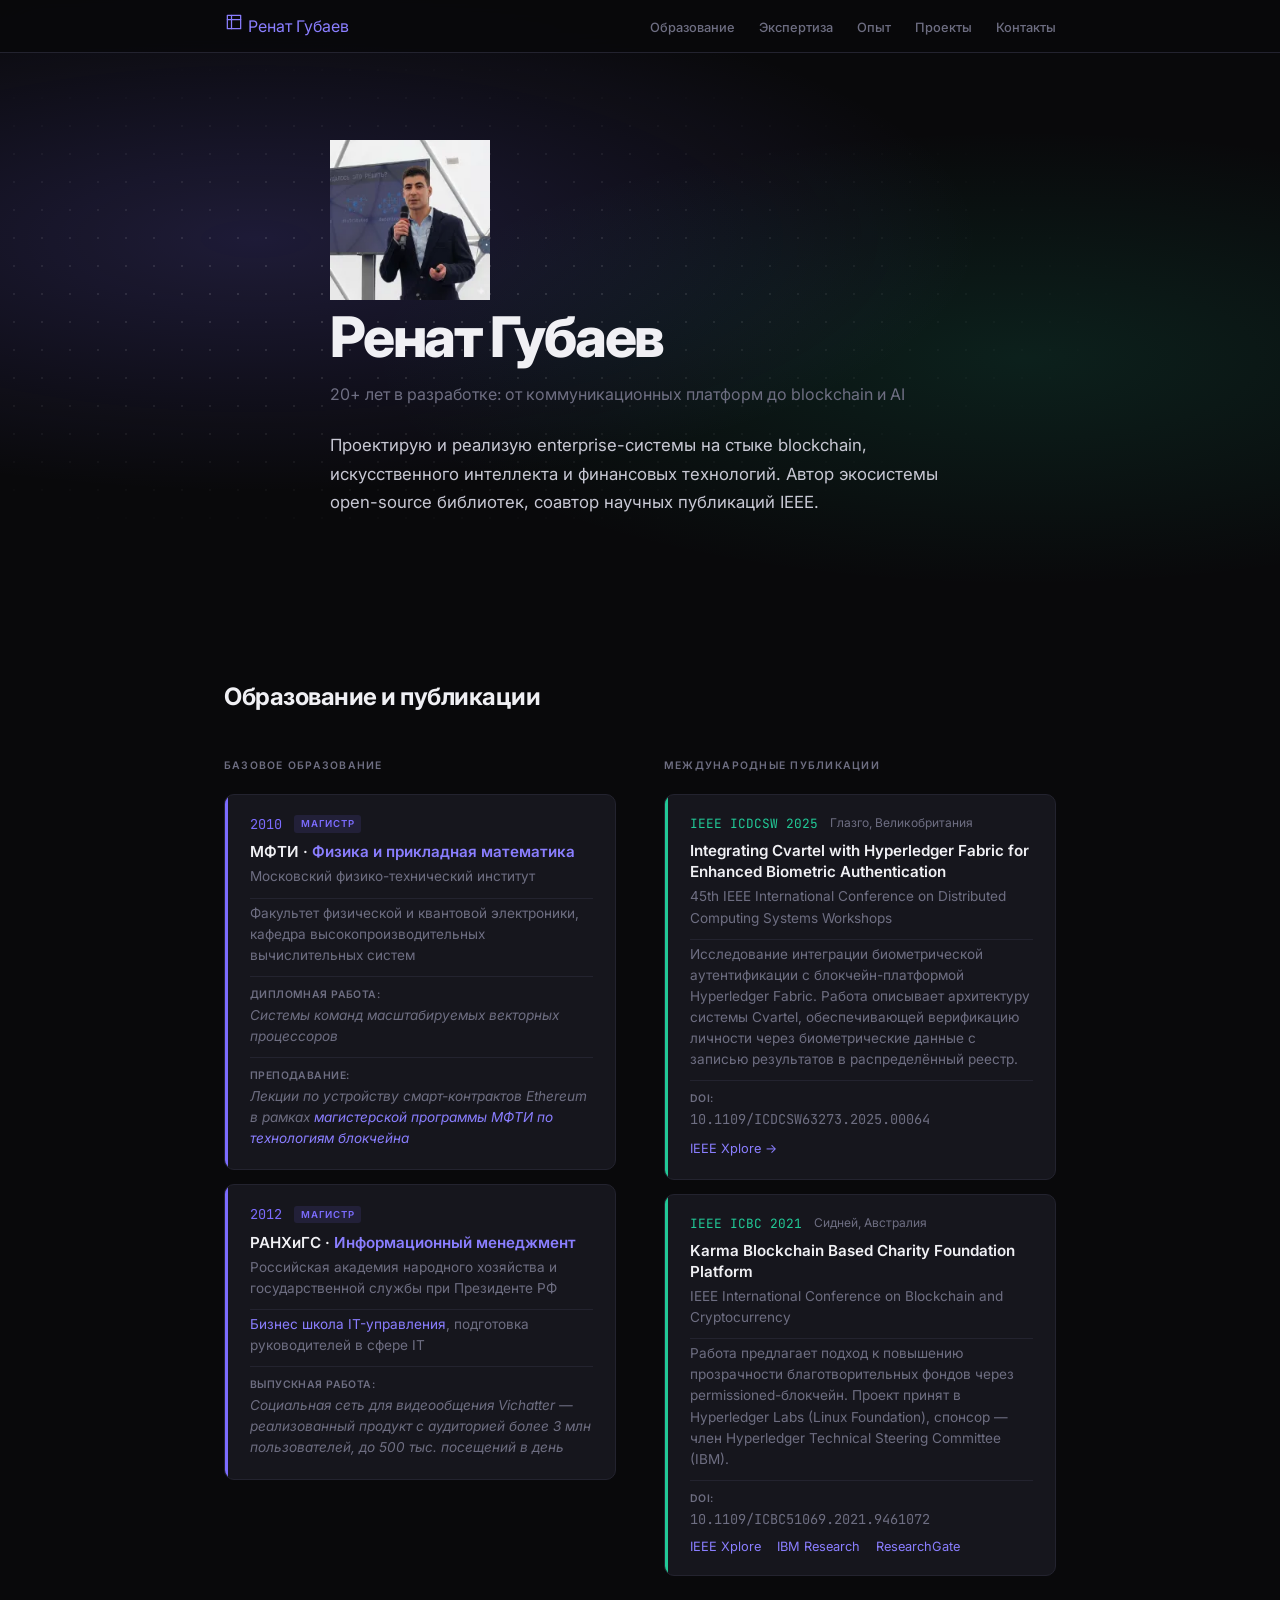
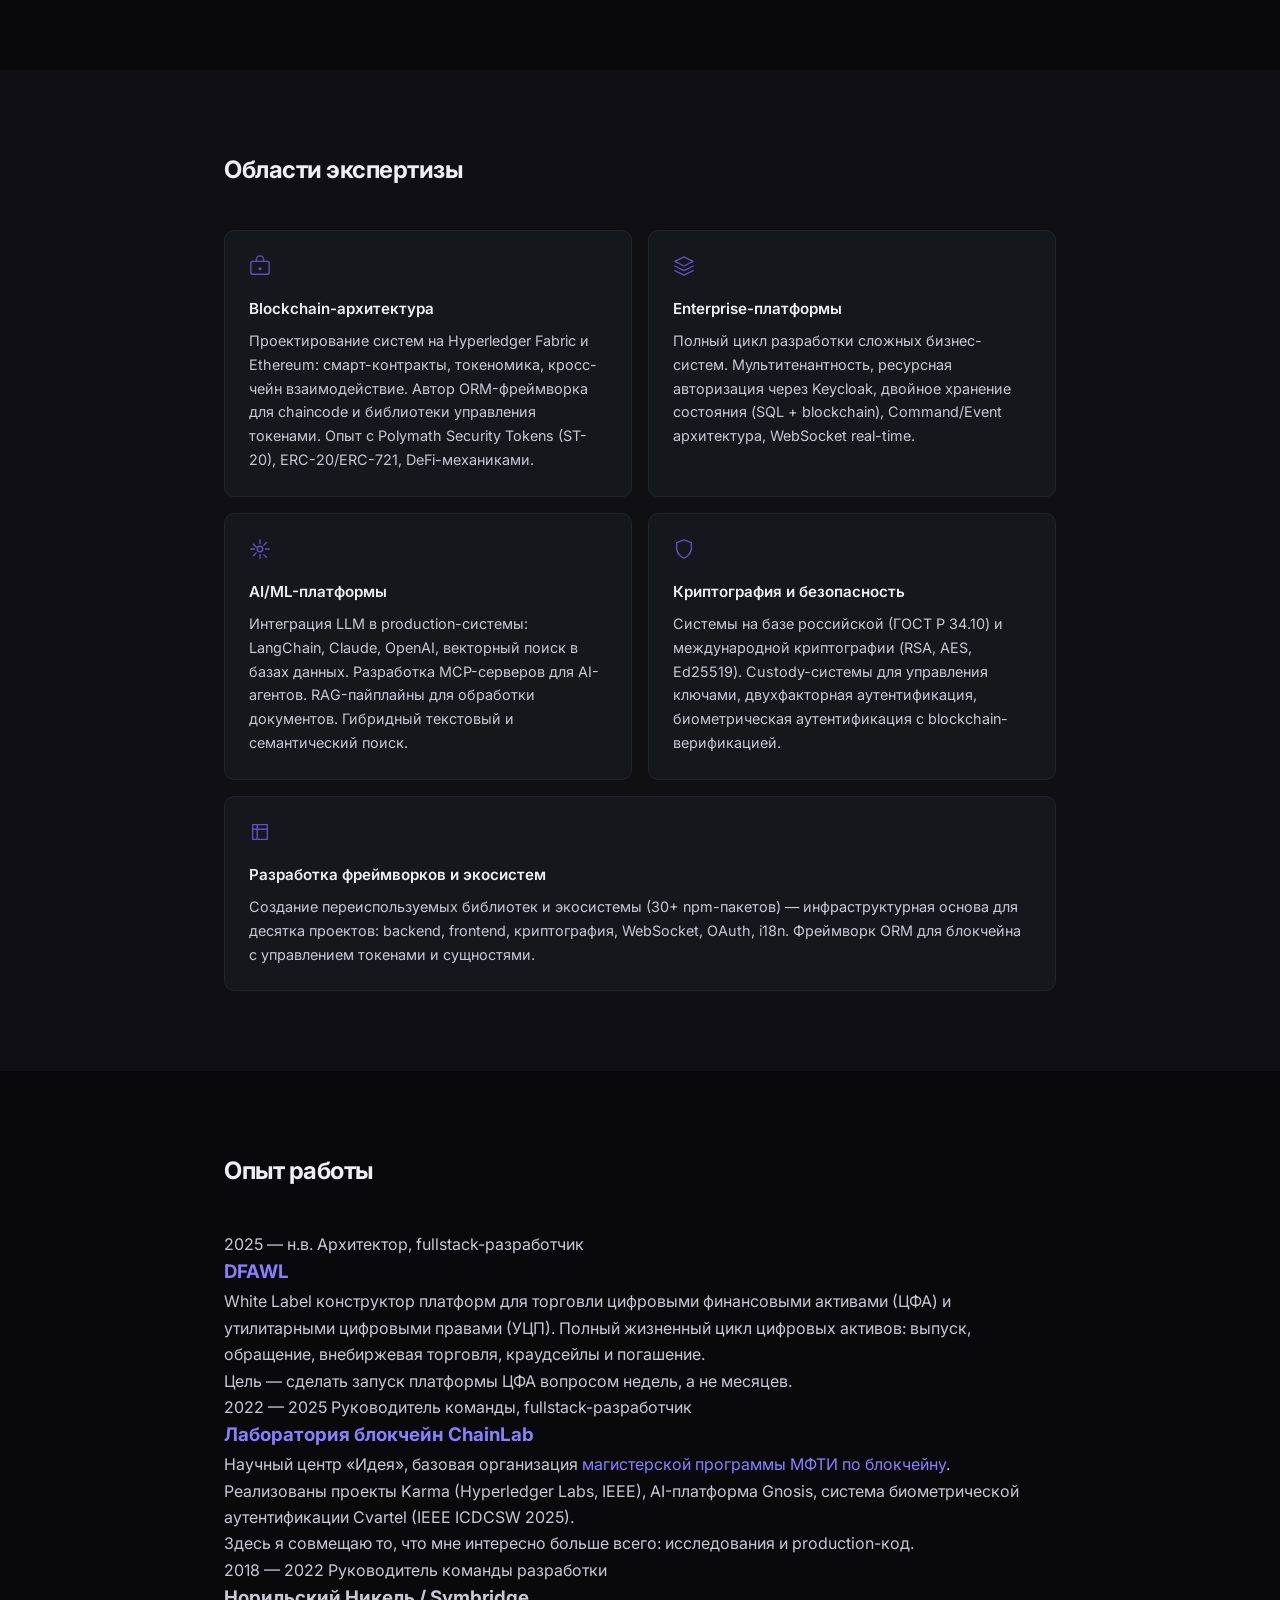
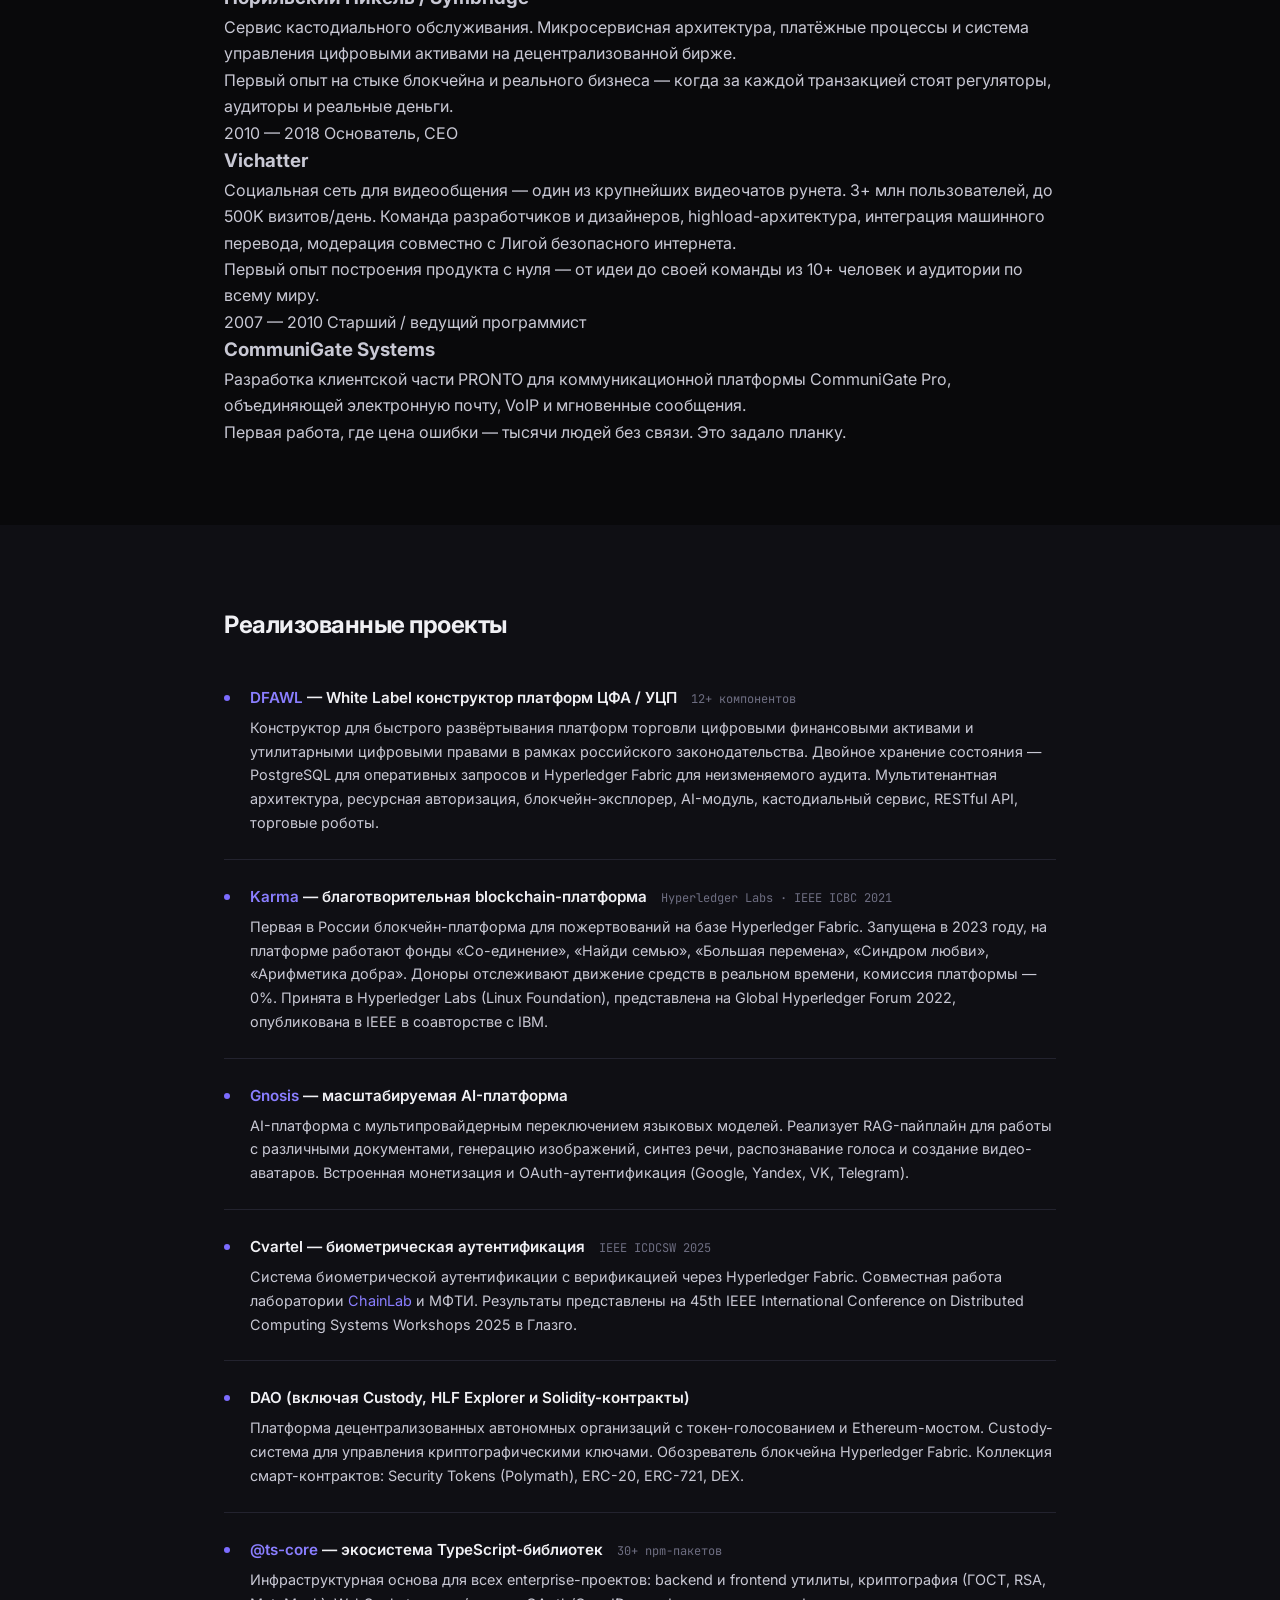
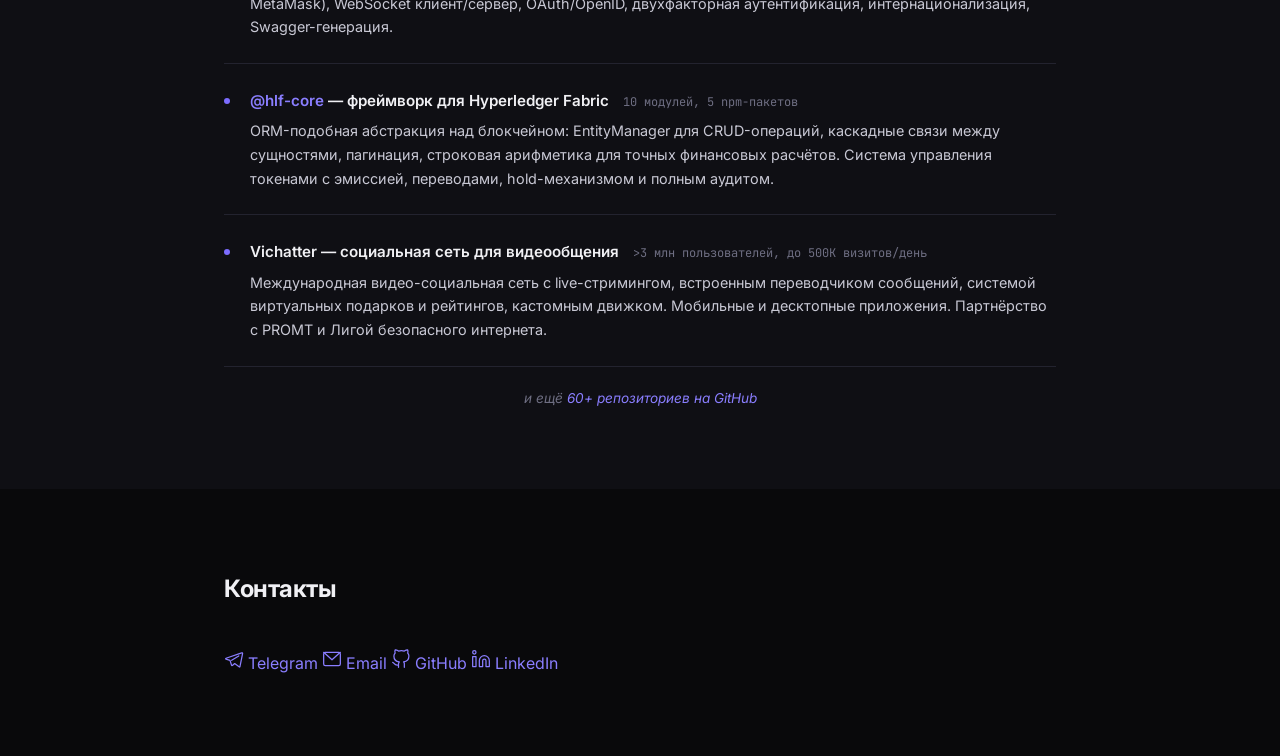
==== commit 1afcaad3: "Оптимизация фото: WebP с PNG fallback WebP версии на 93-97% легче оригинальных PNG. Используется <pi" ====
--- a/index.html
+++ b/index.html
@@ -10,12 +10,25 @@
     />
 
     <meta name="google-site-verification" content="nejTlyol4ntgnsvWBmmOYXZHYfpRieYmGeverqvincs" />
+    <meta name="yandex-verification" content="a88fcde494d6a024" />
+
+    <link rel="canonical" href="https://manhattandoctor.github.io/" />
 
     <!-- Open Graph -->
     <meta property="og:type" content="website" />
+    <meta property="og:url" content="https://manhattandoctor.github.io/" />
     <meta property="og:title" content="Ренат Губаев - fullstack-разработчик, blockchain-архитектор" />
     <meta property="og:description" content="20+ лет в разработке: enterprise-системы на стыке blockchain, AI и финтеха. МФТИ, РАНХиГС, 2 публикации IEEE, 30+ npm-пакетов." />
+    <meta property="og:image" content="https://manhattandoctor.github.io/photo.png" />
+    <meta property="og:image:width" content="1200" />
+    <meta property="og:image:height" content="630" />
     <meta property="og:locale" content="ru_RU" />
+
+    <!-- Twitter Card -->
+    <meta name="twitter:card" content="summary_large_image" />
+    <meta name="twitter:title" content="Ренат Губаев - fullstack-разработчик, blockchain-архитектор" />
+    <meta name="twitter:description" content="20+ лет в разработке: enterprise-системы на стыке blockchain, AI и финтеха." />
+    <meta name="twitter:image" content="https://manhattandoctor.github.io/photo.png" />
 
     <!-- Favicon -->
     <link rel="icon" href="data:image/svg+xml,%3Csvg xmlns='http://www.w3.org/2000/svg' viewBox='0 0 100 100'%3E%3Crect width='100' height='100' rx='16' fill='%237c6cff'/%3E%3Ctext x='50' y='54' font-family='system-ui,sans-serif' font-size='42' font-weight='700' fill='white' text-anchor='middle' dominant-baseline='central'%3E%D0%A0%D0%93%3C/text%3E%3C/svg%3E" />
@@ -39,7 +52,9 @@
       "@type": "Person",
       "name": "Ренат Губаев",
       "jobTitle": "Fullstack-разработчик, blockchain-архитектор",
-      "url": "https://renatgubaev.ru",
+      "url": "https://manhattandoctor.github.io/",
+      "inLanguage": "ru",
+      "image": "https://manhattandoctor.github.io/photo.png",
       "sameAs": [
         "https://github.com/ManhattanDoctor",
         "https://ru.linkedin.com/in/renat-gubaev-a50349154",
@@ -91,6 +106,23 @@
       <div class="header__bg"></div>
       <div class="container">
         <div class="header__content fade-in">
+          <picture>
+            <source
+              srcset="photo-200.webp 200w, photo-400.webp 400w"
+              sizes="160px"
+              type="image/webp"
+            />
+            <img
+              src="photo-200.png"
+              srcset="photo-200.png 200w, photo-400.png 400w"
+              sizes="160px"
+              alt="Ренат Губаев"
+              class="header__photo"
+              width="160"
+              height="160"
+              loading="eager"
+            />
+          </picture>
           <h1>Ренат Губаев</h1>
           <p class="header__role">
             20+ лет в разработке: от коммуникационных платформ до blockchain и
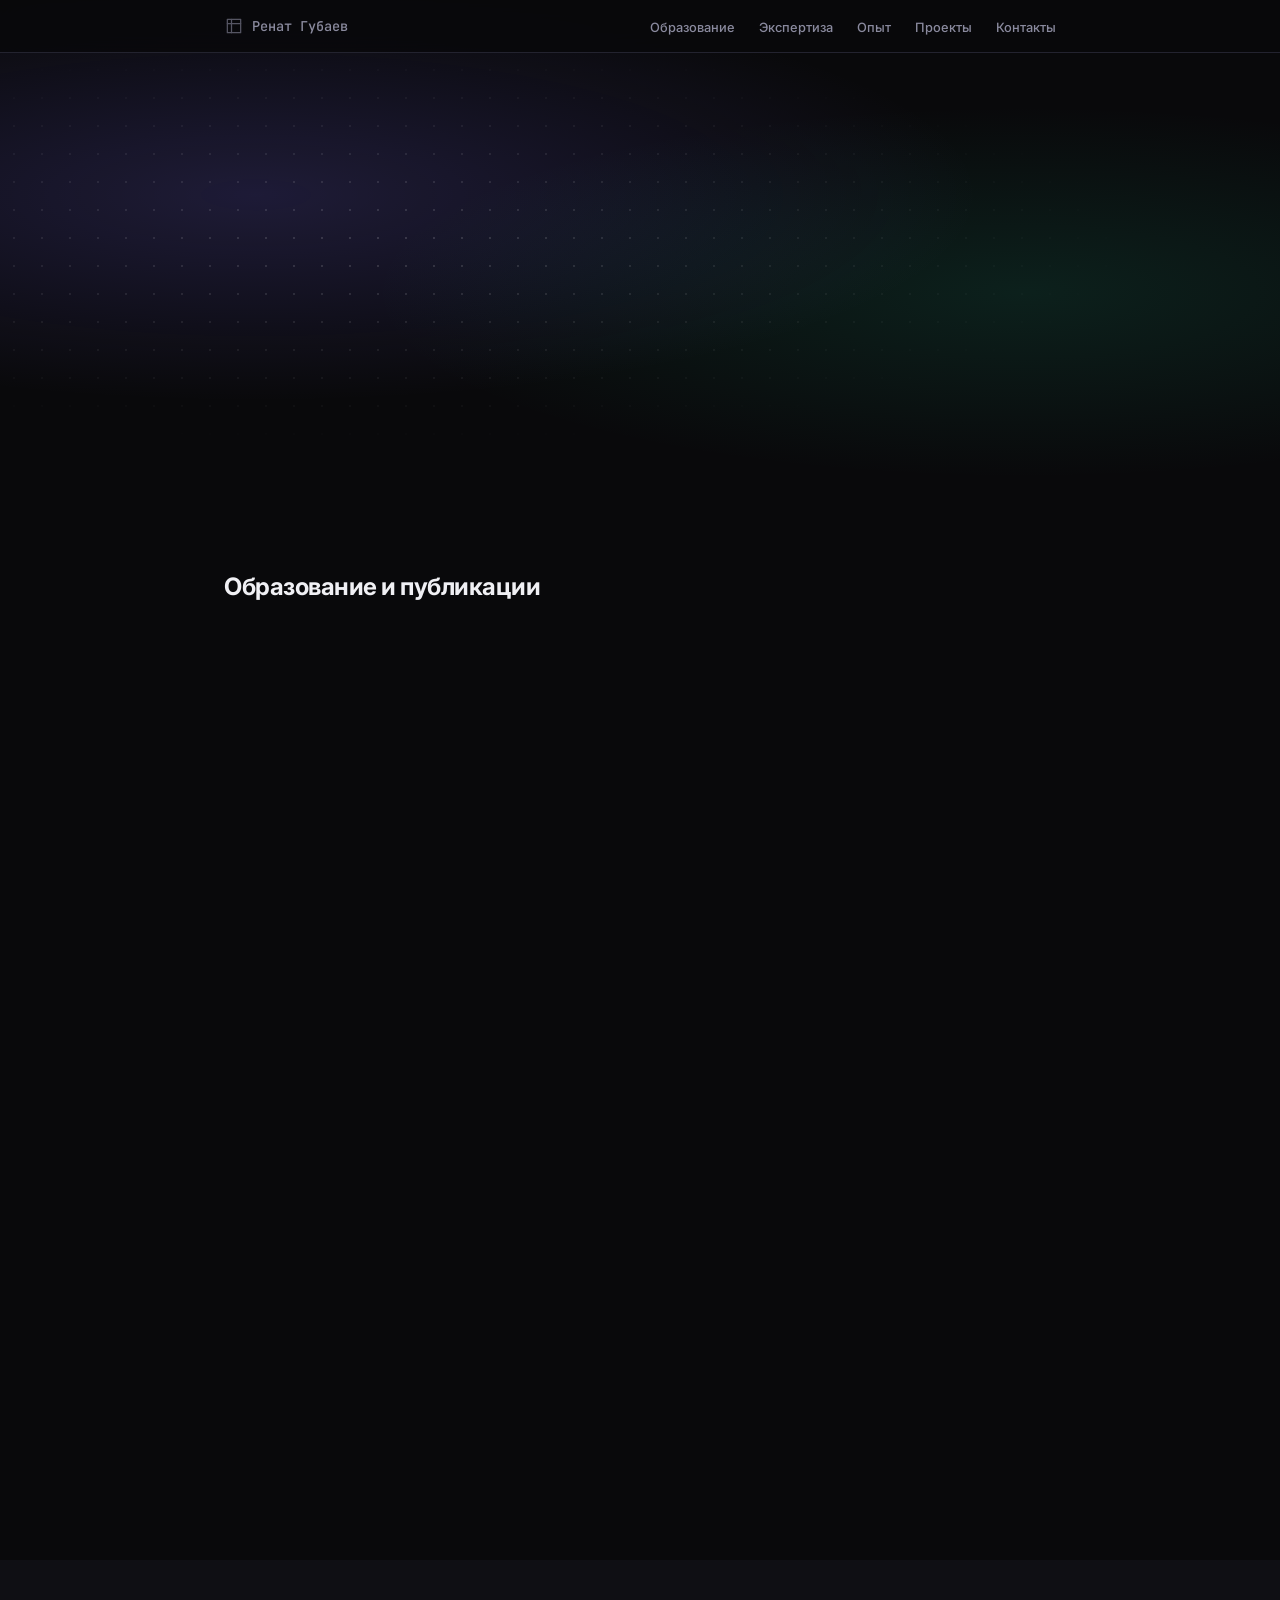
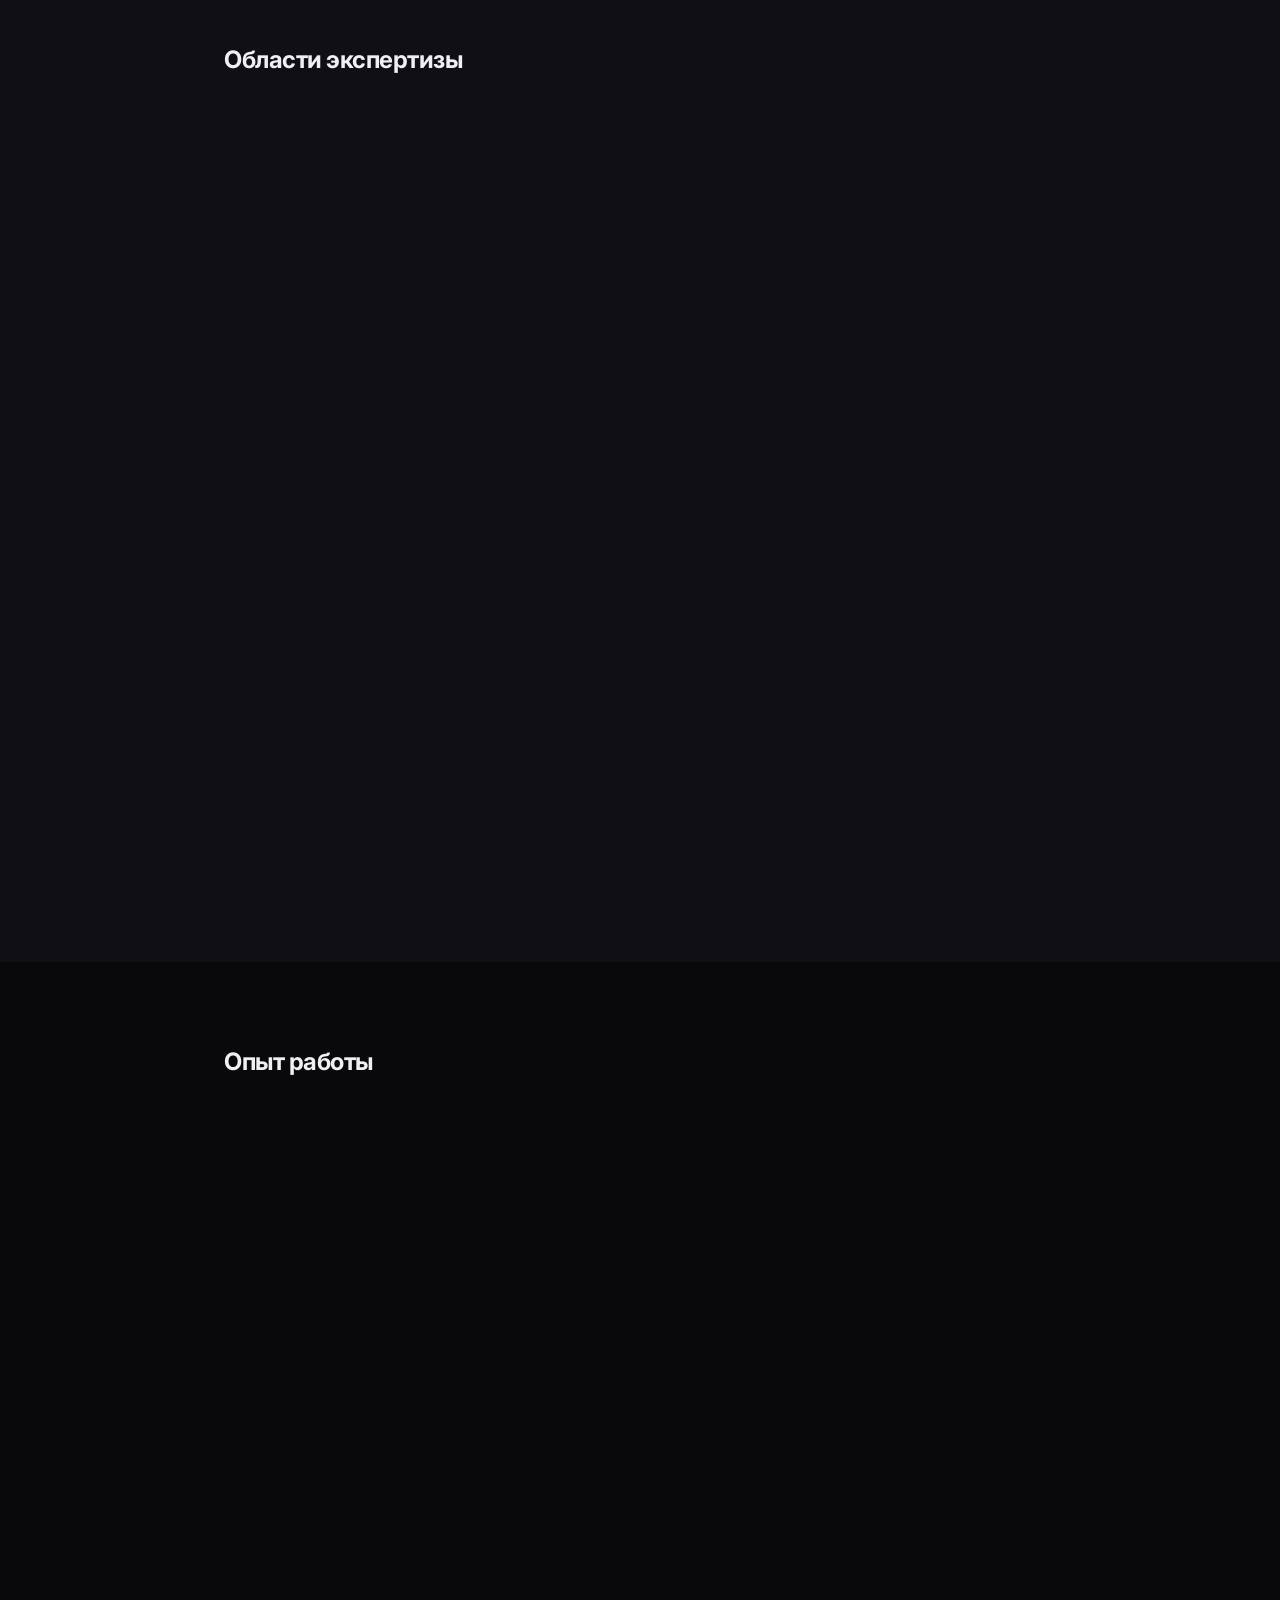
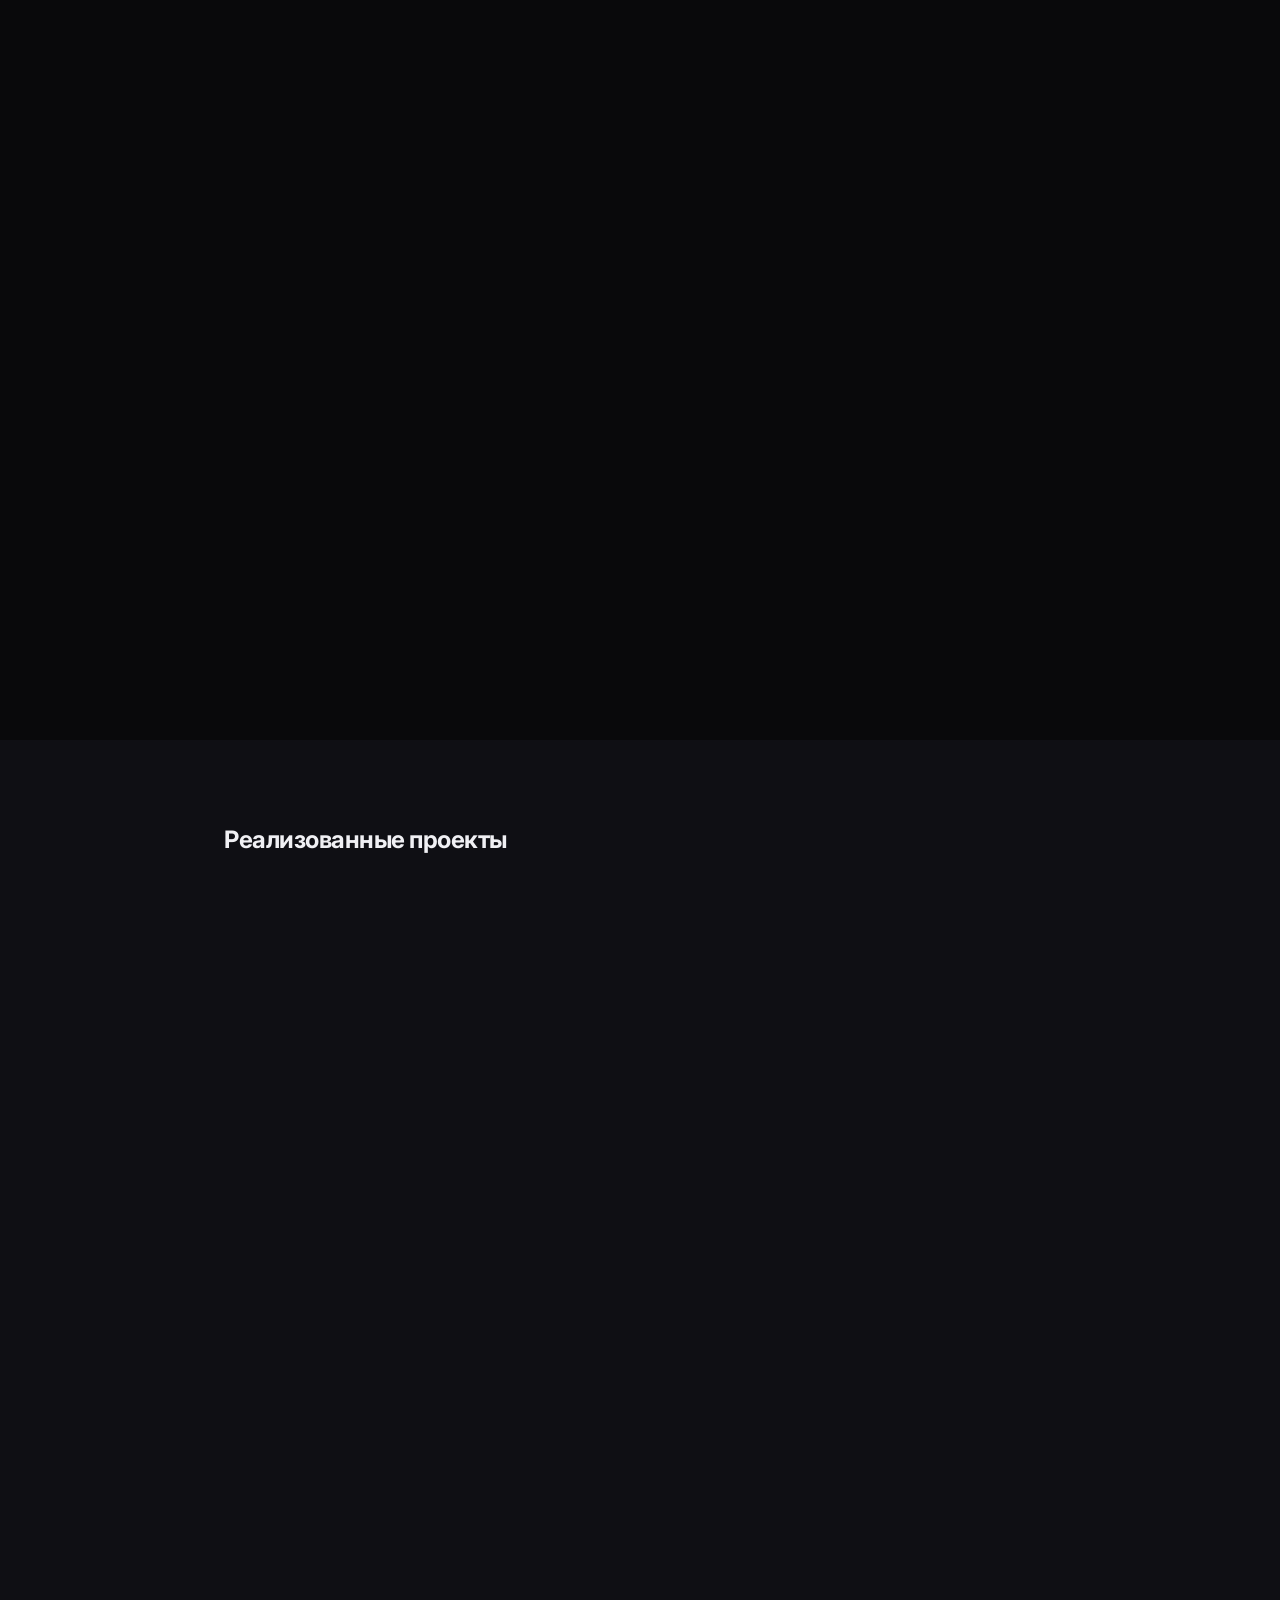
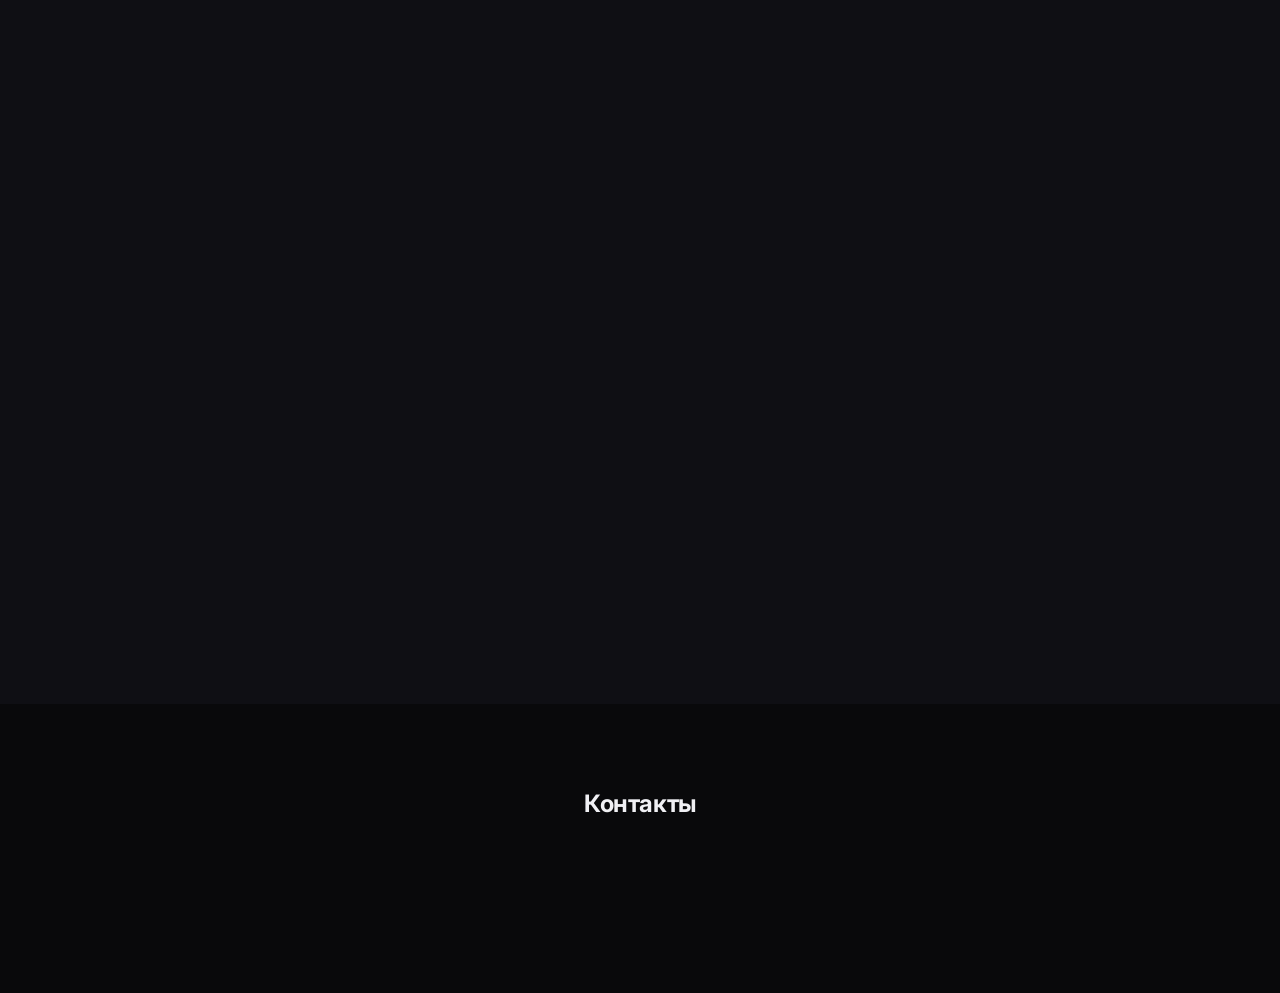
==== commit ff57a869: "Шапка: увеличено фото до 260px (моб. 220px) Co-Authored-By: Claude Opus 4.6 (1M context) <noreply@an" ====
--- a/index.html
+++ b/index.html
@@ -19,7 +19,7 @@
     <meta property="og:url" content="https://manhattandoctor.github.io/" />
     <meta property="og:title" content="Ренат Губаев - fullstack-разработчик, blockchain-архитектор" />
     <meta property="og:description" content="20+ лет в разработке: enterprise-системы на стыке blockchain, AI и финтеха. МФТИ, РАНХиГС, 2 публикации IEEE, 30+ npm-пакетов." />
-    <meta property="og:image" content="https://manhattandoctor.github.io/photo.png" />
+    <meta property="og:image" content="https://manhattandoctor.github.io/og-image.png" />
     <meta property="og:image:width" content="1200" />
     <meta property="og:image:height" content="630" />
     <meta property="og:locale" content="ru_RU" />
@@ -28,7 +28,7 @@
     <meta name="twitter:card" content="summary_large_image" />
     <meta name="twitter:title" content="Ренат Губаев - fullstack-разработчик, blockchain-архитектор" />
     <meta name="twitter:description" content="20+ лет в разработке: enterprise-системы на стыке blockchain, AI и финтеха." />
-    <meta name="twitter:image" content="https://manhattandoctor.github.io/photo.png" />
+    <meta name="twitter:image" content="https://manhattandoctor.github.io/og-image.png" />
 
     <!-- Favicon -->
     <link rel="icon" href="data:image/svg+xml,%3Csvg xmlns='http://www.w3.org/2000/svg' viewBox='0 0 100 100'%3E%3Crect width='100' height='100' rx='16' fill='%237c6cff'/%3E%3Ctext x='50' y='54' font-family='system-ui,sans-serif' font-size='42' font-weight='700' fill='white' text-anchor='middle' dominant-baseline='central'%3E%D0%A0%D0%93%3C/text%3E%3C/svg%3E" />
@@ -54,7 +54,7 @@
       "jobTitle": "Fullstack-разработчик, blockchain-архитектор",
       "url": "https://manhattandoctor.github.io/",
       "inLanguage": "ru",
-      "image": "https://manhattandoctor.github.io/photo.png",
+      "image": "https://manhattandoctor.github.io/og-image.png",
       "sameAs": [
         "https://github.com/ManhattanDoctor",
         "https://ru.linkedin.com/in/renat-gubaev-a50349154",
@@ -109,30 +109,32 @@
           <picture>
             <source
               srcset="photo-200.webp 200w, photo-400.webp 400w"
-              sizes="160px"
+              sizes="260px"
               type="image/webp"
             />
             <img
               src="photo-200.png"
               srcset="photo-200.png 200w, photo-400.png 400w"
-              sizes="160px"
+              sizes="260px"
               alt="Ренат Губаев"
               class="header__photo"
-              width="160"
-              height="160"
+              width="260"
+              height="260"
               loading="eager"
             />
           </picture>
-          <h1>Ренат Губаев</h1>
-          <p class="header__role">
-            20+ лет в разработке: от коммуникационных платформ до blockchain и
-            AI
-          </p>
-          <p class="header__summary">
-            Проектирую и реализую enterprise-системы на стыке blockchain,
-            искусственного интеллекта и финансовых технологий. Автор экосистемы
-            open-source библиотек, соавтор научных публикаций IEEE.
-          </p>
+          <div class="header__text">
+            <h1>Ренат Губаев</h1>
+            <p class="header__role">
+              20+ лет в разработке: от коммуникационных платформ до blockchain и
+              AI
+            </p>
+            <p class="header__summary">
+              Проектирую и разрабатываю enterprise-системы на стыке blockchain,
+              искусственного интеллекта и финансовых технологий. Автор 30+
+              open-source библиотек и научных публикаций IEEE.
+            </p>
+          </div>
         </div>
       </div>
     </header>
@@ -143,7 +145,7 @@
         <h2 class="section__title">Образование и публикации</h2>
         <div class="two-col fade-in">
           <div>
-            <h3 class="label">Базовое образование</h3>
+            <h3 class="label">Фундаментальное образование</h3>
 
             <div class="card">
               <div class="card__accent"></div>
@@ -173,7 +175,7 @@
                   Системы команд масштабируемых векторных процессоров
                 </p>
                 <p class="card__thesis">
-                  <span class="card__thesis-label">Преподавание:</span> Лекции
+                  <span class="card__thesis-label">Также:</span> Читал лекции
                   по устройству смарт-контрактов Ethereum в рамках
                   <a
                     href="https://blockchain.mipt.ru"
@@ -340,7 +342,7 @@
               смарт-контракты, токеномика, кросс-чейн взаимодействие. Автор
               ORM-фреймворка для chaincode и библиотеки управления токенами.
               Опыт с Polymath Security Tokens (ST-20), ERC-20/ERC-721,
-              DeFi-механиками.
+              DeFi-механизмами.
             </p>
           </div>
 
@@ -484,7 +486,7 @@
                 Реализованы проекты Karma (Hyperledger Labs, IEEE), AI-платформа
                 Gnosis, система биометрической аутентификации Cvartel (IEEE ICDCSW 2025).
               </p>
-              <p class="timeline__voice">Здесь я совмещаю то, что мне интересно больше всего: исследования и production-код.</p>
+              <p class="timeline__voice">Здесь я совмещал то, что мне интересно больше всего: исследования и production-код.</p>
             </div>
           </div>
 
@@ -594,7 +596,7 @@
                 фонды &laquo;Со-единение&raquo;, &laquo;Найди семью&raquo;,
                 &laquo;Большая перемена&raquo;, &laquo;Синдром любви&raquo;,
                 &laquo;Арифметика добра&raquo;. Доноры отслеживают движение
-                средств в реальном времени, комиссия платформы&nbsp;&mdash; 0%.
+                средств в реальном времени при отсутствии комиссии платформы.
                 Принята в Hyperledger Labs (Linux Foundation), представлена на
                 Global Hyperledger Forum 2022, опубликована в IEEE в соавторстве
                 с IBM.
@@ -716,7 +718,7 @@
               <div class="project__head">
                 <h3>Vichatter&nbsp;&mdash; социальная сеть для видеообщения</h3>
                 <span class="project__scale"
-                  >>3 млн пользователей, до 500K визитов/день</span
+                  >>3 млн пользователей и до 500K визитов/день</span
                 >
               </div>
               <p>
--- a/style.css
+++ b/style.css
@@ -9,7 +9,7 @@
   --border: #23232f;
   --border-hover: #3a3a50;
   --text: #c8c8d4;
-  --text-dim: #6e6e82;
+  --text-dim: #8a8a9e;
   --text-bright: #f0f0f4;
   --accent: #7c6cff;
   --accent-green: #22c997;
@@ -42,8 +42,12 @@
   padding: 0 24px;
 }
 
-a { color: var(--link); text-decoration: none; }
-a:hover { text-decoration: underline; }
+a { color: var(--link); text-decoration: underline; text-decoration-color: rgba(138, 126, 255, 0.3); text-underline-offset: 2px; }
+a:hover { text-decoration-color: var(--link); }
+
+.nav a, .contact-link, .footer a, .card__link, .card__links a, .project__head a { text-decoration: none; }
+.nav a:hover, .footer a:hover, .card__link:hover, .card__links a:hover, .project__head a:hover { text-decoration: underline; }
+.contact-link:hover { text-decoration: none; }
 
 /* ---- Nav ---- */
 
@@ -66,14 +70,20 @@
   height: 52px;
 }
 
-.nav__name {
+.nav__brand {
+  display: flex;
+  align-items: center;
+  gap: 8px;
   font-family: var(--mono);
   font-size: 0.85rem;
   font-weight: 500;
   color: var(--text-dim);
   text-decoration: none;
 }
-.nav__name:hover { color: var(--text-bright); text-decoration: none; }
+.nav__brand:hover { color: var(--text-bright); text-decoration: none; }
+
+.nav__icon { opacity: 0.6; }
+.nav__brand:hover .nav__icon { opacity: 1; }
 
 .nav__menu {
   display: flex;
@@ -89,6 +99,7 @@
   transition: var(--transition);
 }
 .nav__menu a:hover { color: var(--text-bright); text-decoration: none; }
+.nav__menu a.active { color: var(--accent); }
 
 .nav__toggle {
   display: none;
@@ -101,7 +112,17 @@
 }
 .nav__toggle span {
   display: block; width: 20px; height: 1.5px;
-  background: var(--text); transition: var(--transition);
+  background: var(--text); transition: transform 0.3s ease, opacity 0.3s ease;
+  transform-origin: center;
+}
+.nav__toggle[aria-expanded="true"] span:nth-child(1) {
+  transform: translateY(5.5px) rotate(45deg);
+}
+.nav__toggle[aria-expanded="true"] span:nth-child(2) {
+  opacity: 0;
+}
+.nav__toggle[aria-expanded="true"] span:nth-child(3) {
+  transform: translateY(-5.5px) rotate(-45deg);
 }
 
 /* ---- Header ---- */
@@ -137,11 +158,35 @@
 .header__content {
   position: relative;
   z-index: 1;
-  max-width: 620px;
+  max-width: 720px;
+  display: flex;
+  align-items: center;
+  gap: 40px;
+}
+
+.header__photo {
+  width: 260px;
+  height: 260px;
+  border-radius: 50%;
+  object-fit: cover;
+  border: 3px solid var(--border);
+  box-shadow: 0 4px 24px rgba(0, 0, 0, 0.4);
+  flex-shrink: 0;
+}
+
+@media (max-width: 600px) {
+  .header__content {
+    flex-direction: column;
+    text-align: center;
+  }
+  .header__photo {
+    width: 220px;
+    height: 220px;
+  }
 }
 
 .header h1 {
-  font-size: clamp(2.5rem, 6vw, 3.5rem);
+  font-size: clamp(2rem, 4vw, 2.5rem);
   font-weight: 800;
   color: var(--text-bright);
   letter-spacing: -0.04em;
@@ -160,6 +205,24 @@
   font-size: 1.05rem;
   color: var(--text);
   line-height: 1.7;
+}
+
+.header__cta {
+  display: inline-block;
+  margin-top: 28px;
+  padding: 10px 28px;
+  background: var(--accent);
+  color: #fff;
+  font-size: 0.9rem;
+  font-weight: 600;
+  border-radius: 6px;
+  text-decoration: none;
+  transition: background 0.2s ease, transform 0.2s ease;
+}
+.header__cta:hover {
+  background: #6b5ce7;
+  transform: translateY(-1px);
+  text-decoration: none;
 }
 
 /* ---- Sections ---- */
@@ -175,6 +238,14 @@
   letter-spacing: -0.02em;
 }
 
+.section__lead {
+  font-size: 0.95rem;
+  color: var(--text-dim);
+  font-style: italic;
+  margin-top: -24px;
+  margin-bottom: 32px;
+}
+
 /* ---- Two-column ---- */
 
 .two-col {
@@ -242,7 +313,7 @@
   padding: 1px 7px;
   border-radius: 3px;
   background: var(--accent-glow);
-  color: var(--accent);
+  color: #a99aff;
 }
 
 .card__venue {
@@ -335,20 +406,87 @@
 
 .dim { color: var(--text-dim); font-size: 0.8rem; }
 
-/* ---- Experience ---- */
-
-.experience__text p {
+/* ---- Experience Timeline ---- */
+
+.timeline {
+  --dot-size: 7px;
+  position: relative;
+  padding-left: 28px;
+}
+
+.timeline::before {
+  content: '';
+  position: absolute;
+  left: calc(var(--dot-size) / 2);
+  top: 8px;
+  bottom: 8px;
+  width: 1px;
+  background: var(--border);
+}
+
+.timeline__item {
+  position: relative;
+  padding-bottom: 28px;
+}
+
+.timeline__item:last-child { padding-bottom: 0; }
+
+.timeline__dot {
+  position: absolute;
+  left: -28px;
+  top: 8px;
+  width: var(--dot-size);
+  height: var(--dot-size);
+  border-radius: 50%;
+  background: var(--accent);
+  border: 2px solid var(--bg);
+  box-shadow: 0 0 0 1px var(--accent);
+}
+
+.timeline__card {
+  background: var(--surface);
+  border: 1px solid var(--border);
+  border-radius: var(--radius);
+  padding: 20px 24px;
+}
+
+.timeline__head {
+  display: flex;
+  align-items: center;
+  gap: 12px;
+  margin-bottom: 6px;
+  flex-wrap: wrap;
+}
+
+.timeline__period {
+  font-family: var(--mono);
+  font-size: 0.8rem;
+  color: var(--accent);
+}
+
+.timeline__role {
+  font-size: 0.75rem;
+  color: var(--text-dim);
+}
+
+.timeline__card h3 {
   font-size: 0.95rem;
-  color: var(--text);
-  line-height: 1.75;
-  margin-bottom: 20px;
-}
-
-.experience__text p:last-child { margin-bottom: 0; }
-
-.experience__text strong {
+  font-weight: 600;
   color: var(--text-bright);
-  font-weight: 600;
+  margin-bottom: 6px;
+}
+
+.timeline__card p {
+  font-size: 0.9rem;
+  color: var(--text);
+  line-height: 1.65;
+}
+
+.timeline__voice {
+  margin-top: 10px;
+  font-style: italic;
+  color: var(--text-dim);
+  font-size: 0.85rem;
 }
 
 /* ---- Expertise ---- */
@@ -483,14 +621,61 @@
 
 /* ---- Contacts ---- */
 
-.contacts {
-  list-style: none;
-  display: flex;
+.section__title--center { text-align: center; }
+.section__lead--center { text-align: center; }
+
+.contact-links {
+  display: flex;
+  justify-content: center;
   flex-wrap: wrap;
-  gap: 8px 24px;
-}
-
-.contacts li a { font-size: 0.9rem; }
+  gap: 12px;
+}
+
+.contact-link {
+  display: inline-flex;
+  align-items: center;
+  gap: 10px;
+  padding: 12px 24px;
+  background: var(--surface);
+  border: 1px solid var(--border);
+  border-radius: 6px;
+  font-size: 0.9rem;
+  font-weight: 500;
+  color: var(--text);
+  text-decoration: none;
+  transition: border-color 0.2s ease, color 0.2s ease, transform 0.2s ease;
+}
+
+.contact-link svg {
+  color: var(--text-dim);
+  flex-shrink: 0;
+  transition: color 0.2s ease;
+}
+
+.contact-link:hover {
+  border-color: var(--border-hover);
+  color: var(--text-bright);
+  transform: translateY(-1px);
+  text-decoration: none;
+}
+
+.contact-link:hover svg { color: var(--accent); }
+
+.contact-link--primary {
+  background: var(--accent);
+  border-color: var(--accent);
+  color: #fff;
+}
+
+.contact-link--primary svg { color: rgba(255, 255, 255, 0.8); }
+
+.contact-link--primary:hover {
+  background: #6b5ce7;
+  border-color: #6b5ce7;
+  color: #fff;
+}
+
+.contact-link--primary:hover svg { color: #fff; }
 
 /* ---- Footer ---- */
 
@@ -526,6 +711,19 @@
   font-size: 0.75rem;
   color: var(--text-dim);
   text-align: center;
+}
+
+/* ---- Fade-in animations ---- */
+
+.fade-in {
+  opacity: 0;
+  transform: translateY(20px);
+  transition: opacity 0.6s ease, transform 0.6s ease;
+}
+
+.fade-in.visible {
+  opacity: 1;
+  transform: translateY(0);
 }
 
 /* ---- Responsive ---- */
@@ -553,4 +751,5 @@
   .project__marker { display: none; }
   .project__head { flex-direction: column; gap: 2px; }
   .section { padding: 56px 0; }
-}
+  .timeline__card { padding: 16px 18px; }
+}
--- a/style.css
+++ b/style.css
@@ -9,7 +9,7 @@
   --border: #23232f;
   --border-hover: #3a3a50;
   --text: #c8c8d4;
-  --text-dim: #6e6e82;
+  --text-dim: #8a8a9e;
   --text-bright: #f0f0f4;
   --accent: #7c6cff;
   --accent-green: #22c997;
@@ -42,8 +42,12 @@
   padding: 0 24px;
 }
 
-a { color: var(--link); text-decoration: none; }
-a:hover { text-decoration: underline; }
+a { color: var(--link); text-decoration: underline; text-decoration-color: rgba(138, 126, 255, 0.3); text-underline-offset: 2px; }
+a:hover { text-decoration-color: var(--link); }
+
+.nav a, .contact-link, .footer a, .card__link, .card__links a, .project__head a { text-decoration: none; }
+.nav a:hover, .footer a:hover, .card__link:hover, .card__links a:hover, .project__head a:hover { text-decoration: underline; }
+.contact-link:hover { text-decoration: none; }
 
 /* ---- Nav ---- */
 
@@ -66,14 +70,20 @@
   height: 52px;
 }
 
-.nav__name {
+.nav__brand {
+  display: flex;
+  align-items: center;
+  gap: 8px;
   font-family: var(--mono);
   font-size: 0.85rem;
   font-weight: 500;
   color: var(--text-dim);
   text-decoration: none;
 }
-.nav__name:hover { color: var(--text-bright); text-decoration: none; }
+.nav__brand:hover { color: var(--text-bright); text-decoration: none; }
+
+.nav__icon { opacity: 0.6; }
+.nav__brand:hover .nav__icon { opacity: 1; }
 
 .nav__menu {
   display: flex;
@@ -89,6 +99,7 @@
   transition: var(--transition);
 }
 .nav__menu a:hover { color: var(--text-bright); text-decoration: none; }
+.nav__menu a.active { color: var(--accent); }
 
 .nav__toggle {
   display: none;
@@ -101,7 +112,17 @@
 }
 .nav__toggle span {
   display: block; width: 20px; height: 1.5px;
-  background: var(--text); transition: var(--transition);
+  background: var(--text); transition: transform 0.3s ease, opacity 0.3s ease;
+  transform-origin: center;
+}
+.nav__toggle[aria-expanded="true"] span:nth-child(1) {
+  transform: translateY(5.5px) rotate(45deg);
+}
+.nav__toggle[aria-expanded="true"] span:nth-child(2) {
+  opacity: 0;
+}
+.nav__toggle[aria-expanded="true"] span:nth-child(3) {
+  transform: translateY(-5.5px) rotate(-45deg);
 }
 
 /* ---- Header ---- */
@@ -137,11 +158,35 @@
 .header__content {
   position: relative;
   z-index: 1;
-  max-width: 620px;
+  max-width: 720px;
+  display: flex;
+  align-items: center;
+  gap: 40px;
+}
+
+.header__photo {
+  width: 260px;
+  height: 260px;
+  border-radius: 50%;
+  object-fit: cover;
+  border: 3px solid var(--border);
+  box-shadow: 0 4px 24px rgba(0, 0, 0, 0.4);
+  flex-shrink: 0;
+}
+
+@media (max-width: 600px) {
+  .header__content {
+    flex-direction: column;
+    text-align: center;
+  }
+  .header__photo {
+    width: 220px;
+    height: 220px;
+  }
 }
 
 .header h1 {
-  font-size: clamp(2.5rem, 6vw, 3.5rem);
+  font-size: clamp(2rem, 4vw, 2.5rem);
   font-weight: 800;
   color: var(--text-bright);
   letter-spacing: -0.04em;
@@ -160,6 +205,24 @@
   font-size: 1.05rem;
   color: var(--text);
   line-height: 1.7;
+}
+
+.header__cta {
+  display: inline-block;
+  margin-top: 28px;
+  padding: 10px 28px;
+  background: var(--accent);
+  color: #fff;
+  font-size: 0.9rem;
+  font-weight: 600;
+  border-radius: 6px;
+  text-decoration: none;
+  transition: background 0.2s ease, transform 0.2s ease;
+}
+.header__cta:hover {
+  background: #6b5ce7;
+  transform: translateY(-1px);
+  text-decoration: none;
 }
 
 /* ---- Sections ---- */
@@ -175,6 +238,14 @@
   letter-spacing: -0.02em;
 }
 
+.section__lead {
+  font-size: 0.95rem;
+  color: var(--text-dim);
+  font-style: italic;
+  margin-top: -24px;
+  margin-bottom: 32px;
+}
+
 /* ---- Two-column ---- */
 
 .two-col {
@@ -242,7 +313,7 @@
   padding: 1px 7px;
   border-radius: 3px;
   background: var(--accent-glow);
-  color: var(--accent);
+  color: #a99aff;
 }
 
 .card__venue {
@@ -335,20 +406,87 @@
 
 .dim { color: var(--text-dim); font-size: 0.8rem; }
 
-/* ---- Experience ---- */
-
-.experience__text p {
+/* ---- Experience Timeline ---- */
+
+.timeline {
+  --dot-size: 7px;
+  position: relative;
+  padding-left: 28px;
+}
+
+.timeline::before {
+  content: '';
+  position: absolute;
+  left: calc(var(--dot-size) / 2);
+  top: 8px;
+  bottom: 8px;
+  width: 1px;
+  background: var(--border);
+}
+
+.timeline__item {
+  position: relative;
+  padding-bottom: 28px;
+}
+
+.timeline__item:last-child { padding-bottom: 0; }
+
+.timeline__dot {
+  position: absolute;
+  left: -28px;
+  top: 8px;
+  width: var(--dot-size);
+  height: var(--dot-size);
+  border-radius: 50%;
+  background: var(--accent);
+  border: 2px solid var(--bg);
+  box-shadow: 0 0 0 1px var(--accent);
+}
+
+.timeline__card {
+  background: var(--surface);
+  border: 1px solid var(--border);
+  border-radius: var(--radius);
+  padding: 20px 24px;
+}
+
+.timeline__head {
+  display: flex;
+  align-items: center;
+  gap: 12px;
+  margin-bottom: 6px;
+  flex-wrap: wrap;
+}
+
+.timeline__period {
+  font-family: var(--mono);
+  font-size: 0.8rem;
+  color: var(--accent);
+}
+
+.timeline__role {
+  font-size: 0.75rem;
+  color: var(--text-dim);
+}
+
+.timeline__card h3 {
   font-size: 0.95rem;
-  color: var(--text);
-  line-height: 1.75;
-  margin-bottom: 20px;
-}
-
-.experience__text p:last-child { margin-bottom: 0; }
-
-.experience__text strong {
+  font-weight: 600;
   color: var(--text-bright);
-  font-weight: 600;
+  margin-bottom: 6px;
+}
+
+.timeline__card p {
+  font-size: 0.9rem;
+  color: var(--text);
+  line-height: 1.65;
+}
+
+.timeline__voice {
+  margin-top: 10px;
+  font-style: italic;
+  color: var(--text-dim);
+  font-size: 0.85rem;
 }
 
 /* ---- Expertise ---- */
@@ -483,14 +621,61 @@
 
 /* ---- Contacts ---- */
 
-.contacts {
-  list-style: none;
-  display: flex;
+.section__title--center { text-align: center; }
+.section__lead--center { text-align: center; }
+
+.contact-links {
+  display: flex;
+  justify-content: center;
   flex-wrap: wrap;
-  gap: 8px 24px;
-}
-
-.contacts li a { font-size: 0.9rem; }
+  gap: 12px;
+}
+
+.contact-link {
+  display: inline-flex;
+  align-items: center;
+  gap: 10px;
+  padding: 12px 24px;
+  background: var(--surface);
+  border: 1px solid var(--border);
+  border-radius: 6px;
+  font-size: 0.9rem;
+  font-weight: 500;
+  color: var(--text);
+  text-decoration: none;
+  transition: border-color 0.2s ease, color 0.2s ease, transform 0.2s ease;
+}
+
+.contact-link svg {
+  color: var(--text-dim);
+  flex-shrink: 0;
+  transition: color 0.2s ease;
+}
+
+.contact-link:hover {
+  border-color: var(--border-hover);
+  color: var(--text-bright);
+  transform: translateY(-1px);
+  text-decoration: none;
+}
+
+.contact-link:hover svg { color: var(--accent); }
+
+.contact-link--primary {
+  background: var(--accent);
+  border-color: var(--accent);
+  color: #fff;
+}
+
+.contact-link--primary svg { color: rgba(255, 255, 255, 0.8); }
+
+.contact-link--primary:hover {
+  background: #6b5ce7;
+  border-color: #6b5ce7;
+  color: #fff;
+}
+
+.contact-link--primary:hover svg { color: #fff; }
 
 /* ---- Footer ---- */
 
@@ -526,6 +711,19 @@
   font-size: 0.75rem;
   color: var(--text-dim);
   text-align: center;
+}
+
+/* ---- Fade-in animations ---- */
+
+.fade-in {
+  opacity: 0;
+  transform: translateY(20px);
+  transition: opacity 0.6s ease, transform 0.6s ease;
+}
+
+.fade-in.visible {
+  opacity: 1;
+  transform: translateY(0);
 }
 
 /* ---- Responsive ---- */
@@ -553,4 +751,5 @@
   .project__marker { display: none; }
   .project__head { flex-direction: column; gap: 2px; }
   .section { padding: 56px 0; }
-}
+  .timeline__card { padding: 16px 18px; }
+}
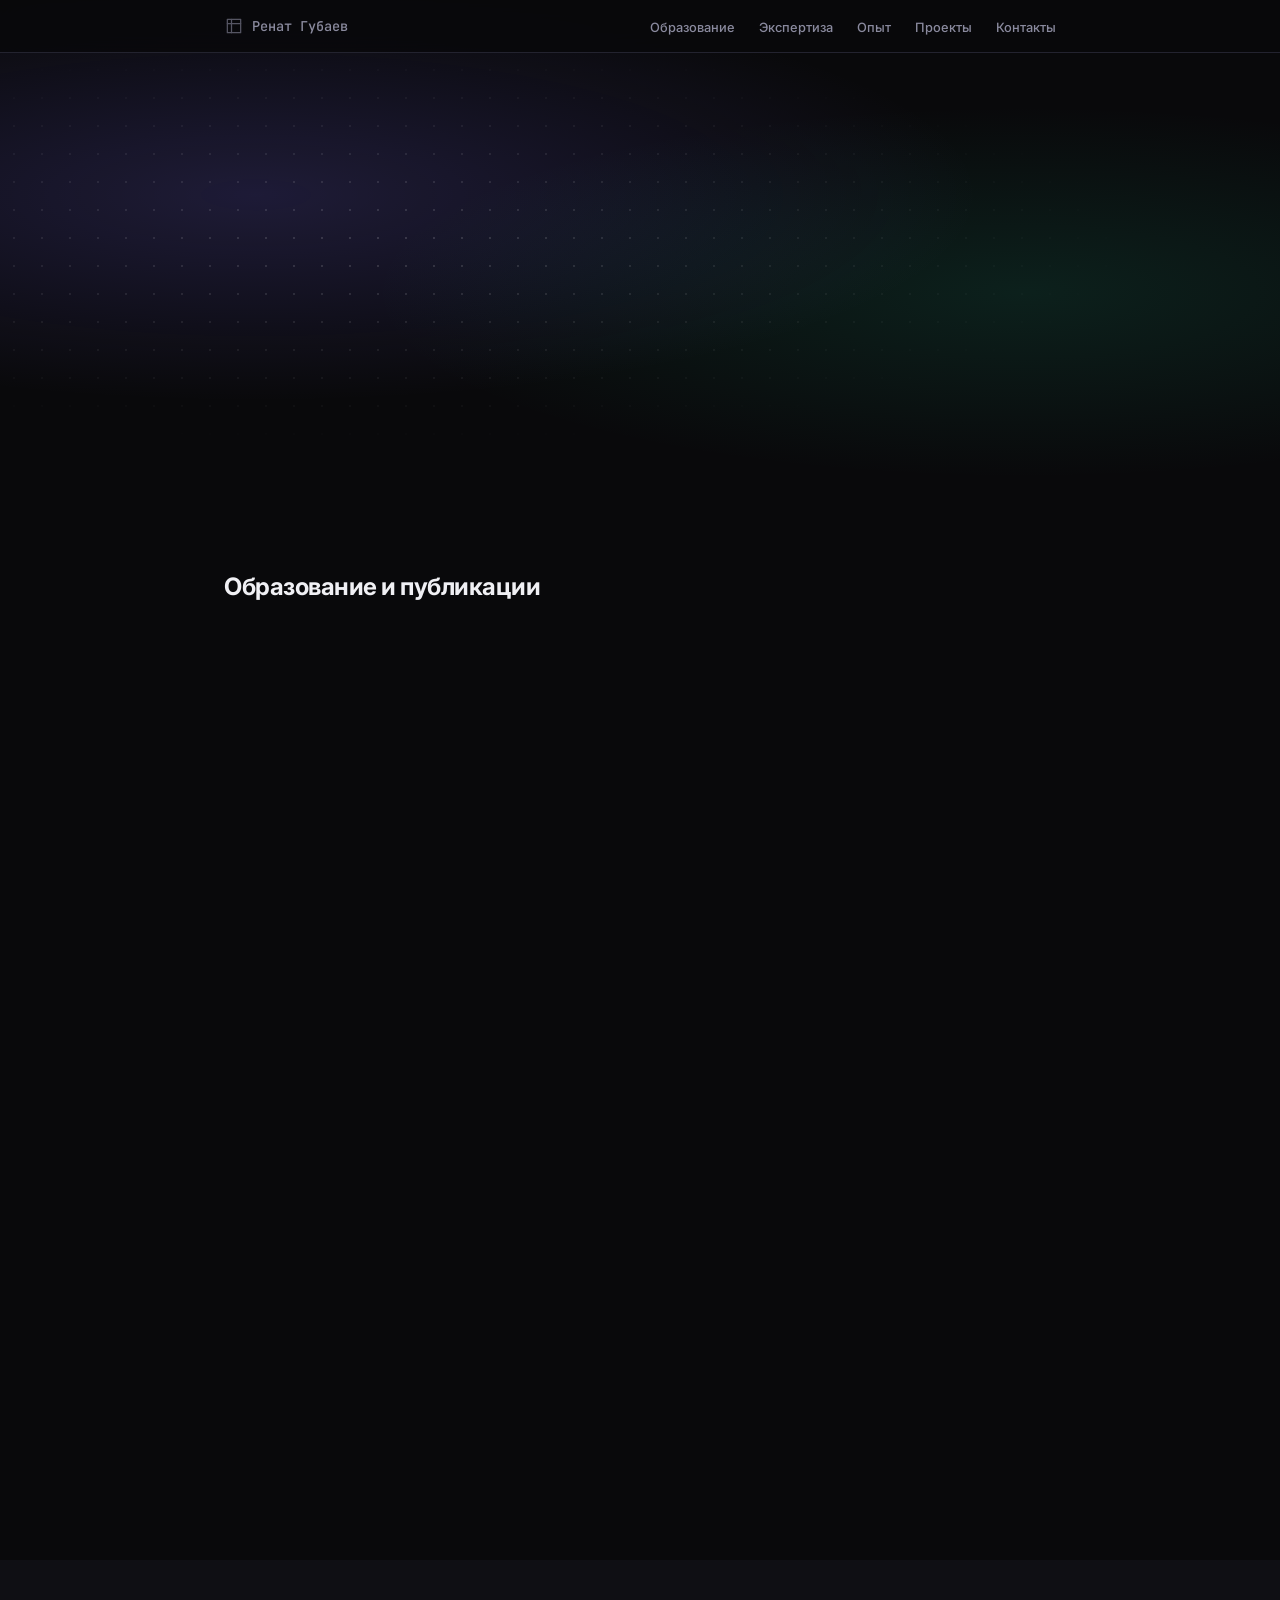
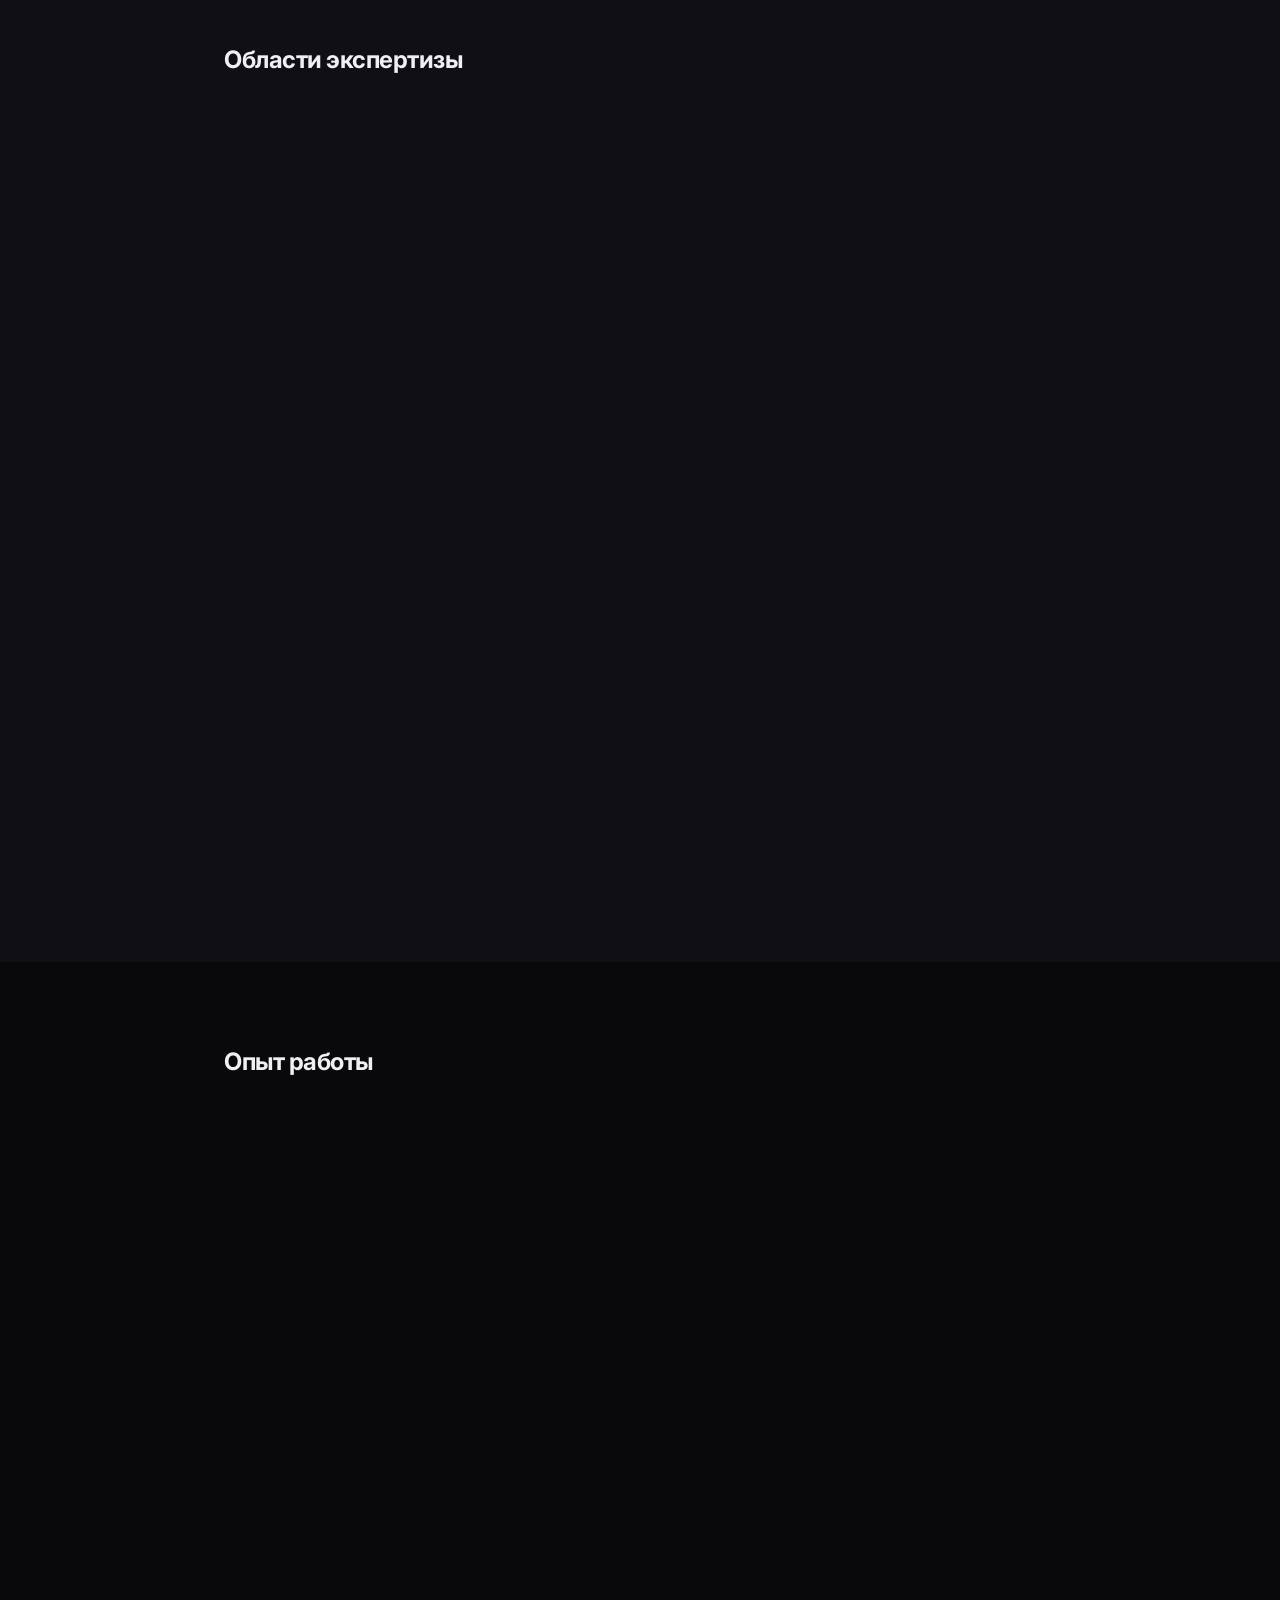
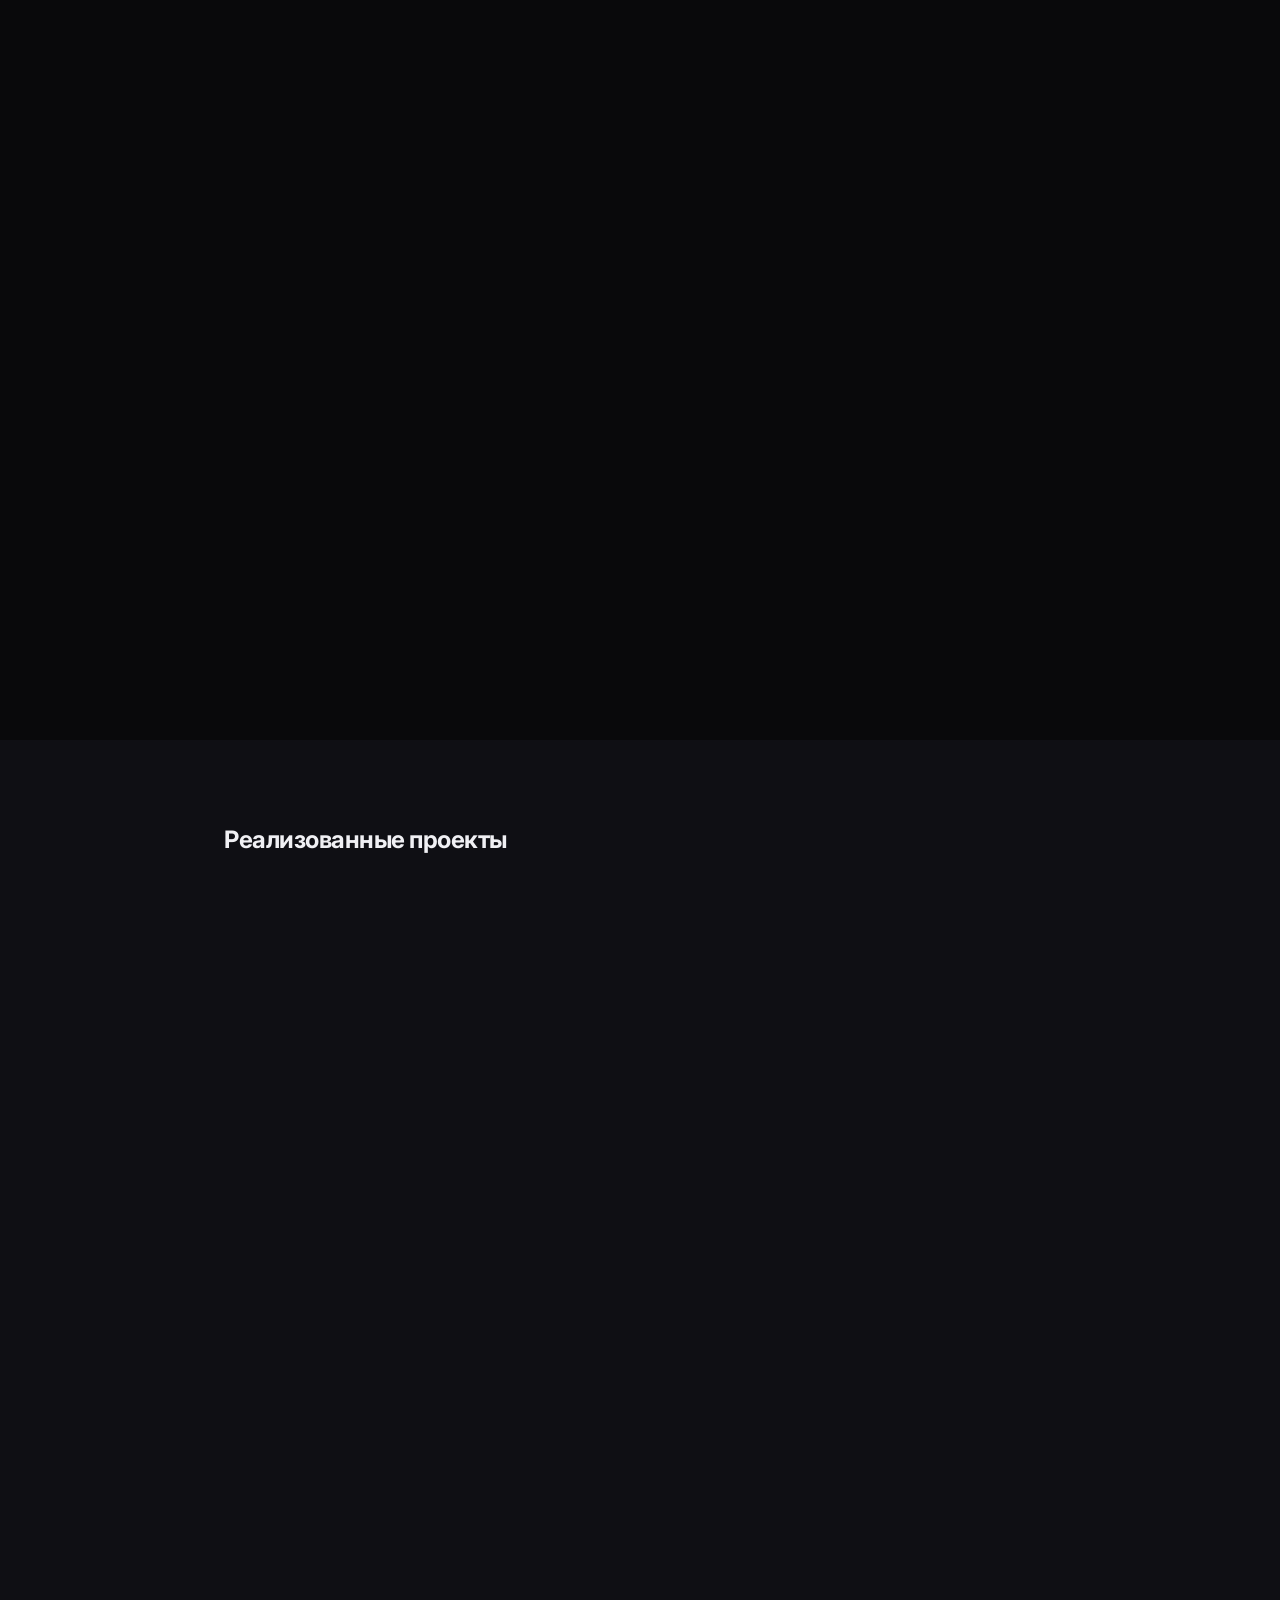
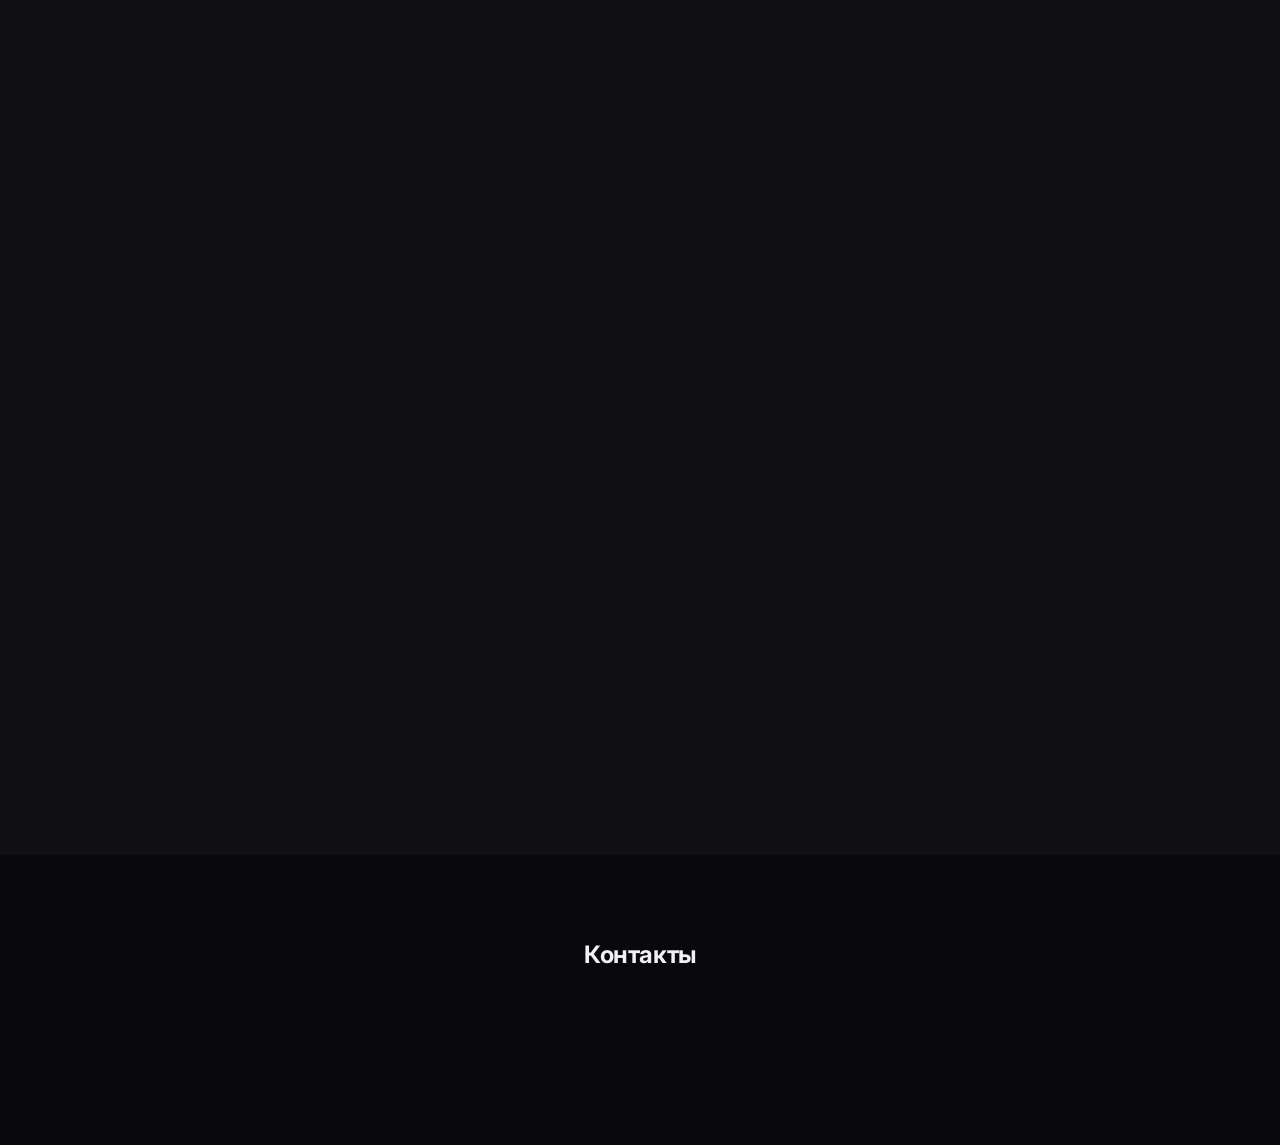
==== commit d14abc9f: "Occultist: добавлены все 7 платформ в описание Co-Authored-By: Claude Opus 4.6 (1M context) <noreply" ====
--- a/index.html
+++ b/index.html
@@ -530,7 +530,7 @@
             <div class="timeline__card">
               <div class="timeline__head">
                 <span class="timeline__period">2007 &mdash; 2010</span>
-                <span class="timeline__role">Старший / ведущий программист</span>
+                <span class="timeline__role">Программист / ведущий программист</span>
               </div>
               <h3>CommuniGate Systems</h3>
               <p>
@@ -716,6 +716,33 @@
             <div class="project__marker"></div>
             <div class="project__body">
               <div class="project__head">
+                <h3>
+                  <a
+                    href="https://occultist.one"
+                    target="_blank"
+                    rel="noopener"
+                    >Occultist.one</a
+                  >&nbsp;&mdash; AI-платформа для интерпретации Таро
+                </h3>
+                <span class="project__scale"
+                  >>364K пользователей, 650K+ раскладов</span
+                >
+              </div>
+              <p>
+                Полноценный продукт, выросший из пет-проекта: AI-трактовки
+                раскладов (OpenAI, Claude, GigaChat), внутренняя валюта и
+                монетизация. Представлен на 7&nbsp;платформах: Google&nbsp;Play,
+                RuStore, Telegram-бот, навык Алисы, скилл Маруси,
+                ВКонтакте, Одноклассники. Angular&nbsp;17, NestJS, PostgreSQL,
+                MCP-интеграция.
+              </p>
+            </div>
+          </article>
+
+          <article class="project">
+            <div class="project__marker"></div>
+            <div class="project__body">
+              <div class="project__head">
                 <h3>Vichatter&nbsp;&mdash; социальная сеть для видеообщения</h3>
                 <span class="project__scale"
                   >>3 млн пользователей и до 500K визитов/день</span
@@ -725,7 +752,7 @@
                 Международная видео-социальная сеть с live-стримингом,
                 встроенным переводчиком сообщений, системой виртуальных подарков
                 и рейтингов, кастомным движком. Мобильные и десктопные
-                приложения. Партнёрство с PROMT и Лигой безопасного интернета.
+                приложения. Партнёрство с PROMT и лигой безопасного интернета.
               </p>
             </div>
           </article>
--- a/style.css
+++ b/style.css
@@ -168,6 +168,9 @@
   width: 260px;
   height: 260px;
   border-radius: 50%;
+  -webkit-border-radius: 50%;
+  clip-path: circle(50%);
+  -webkit-clip-path: circle(50%);
   object-fit: cover;
   border: 3px solid var(--border);
   box-shadow: 0 4px 24px rgba(0, 0, 0, 0.4);
--- a/style.css
+++ b/style.css
@@ -168,6 +168,9 @@
   width: 260px;
   height: 260px;
   border-radius: 50%;
+  -webkit-border-radius: 50%;
+  clip-path: circle(50%);
+  -webkit-clip-path: circle(50%);
   object-fit: cover;
   border: 3px solid var(--border);
   box-shadow: 0 4px 24px rgba(0, 0, 0, 0.4);
